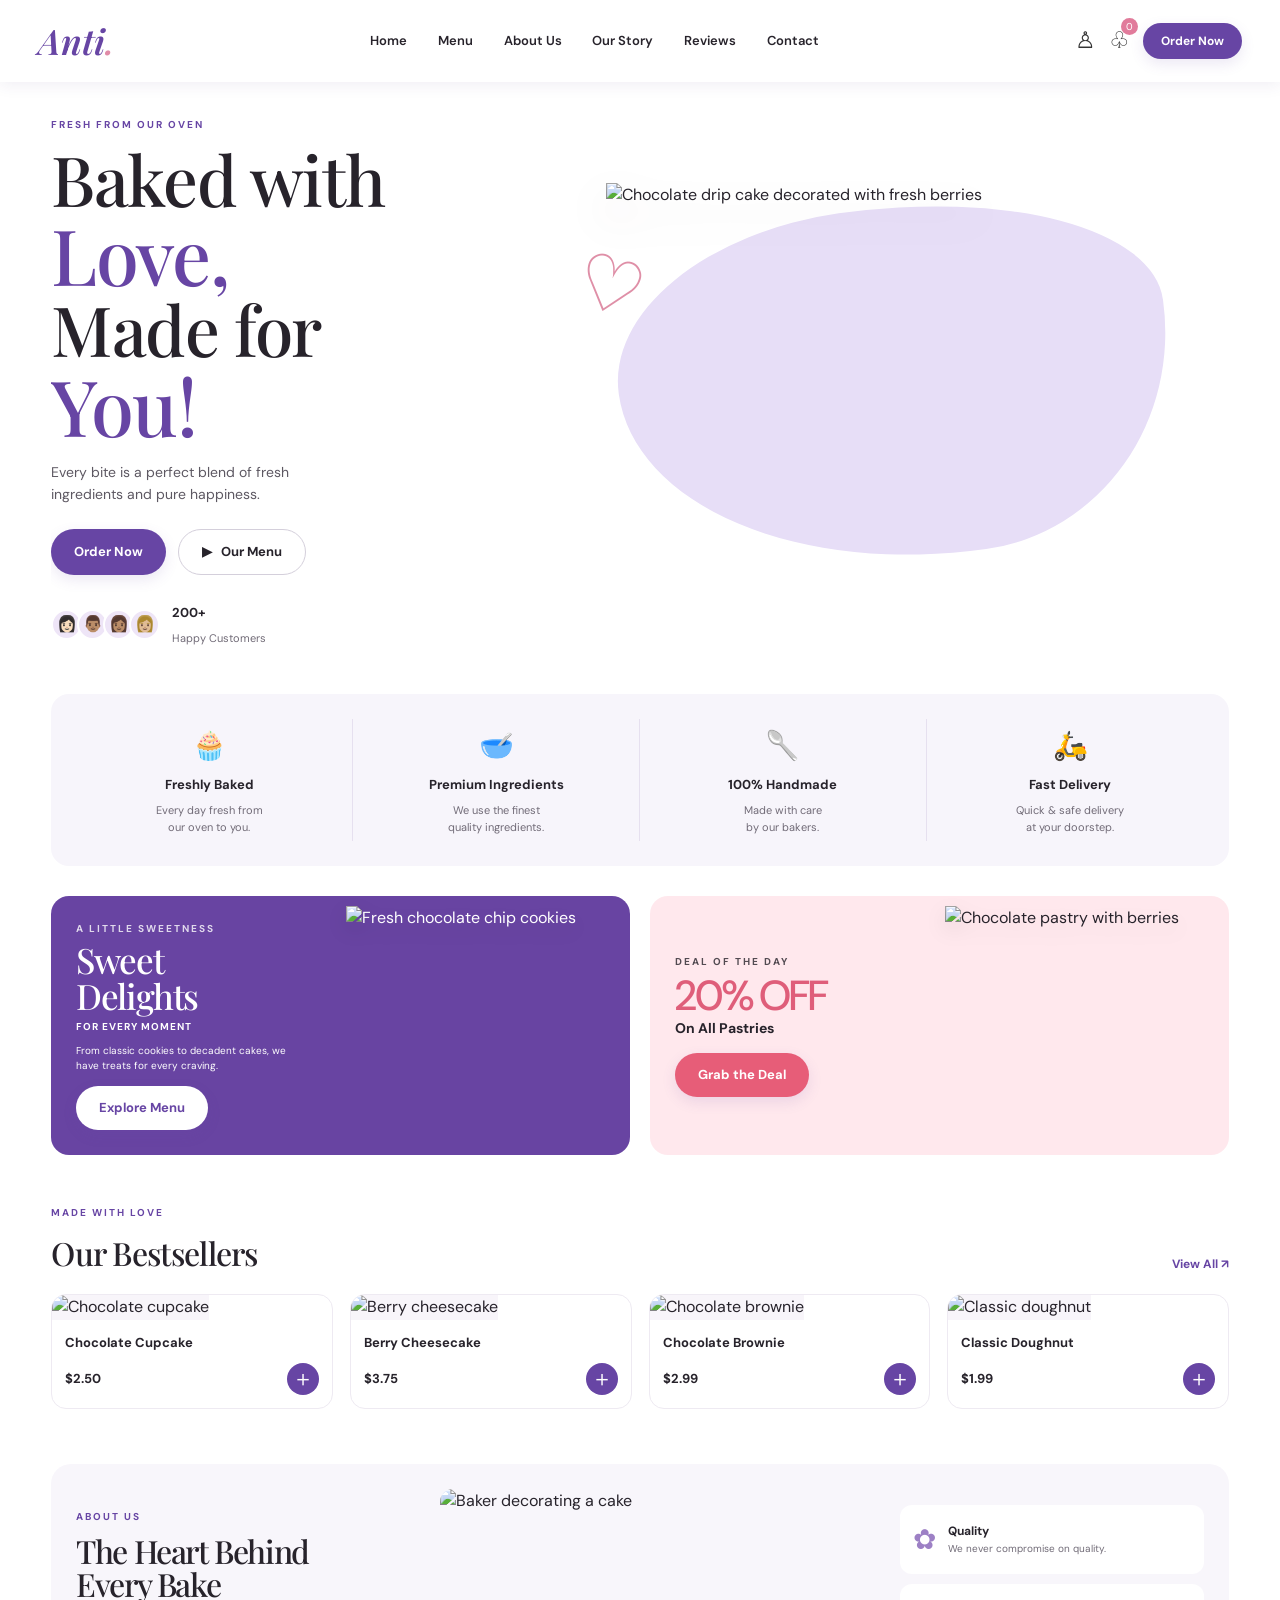
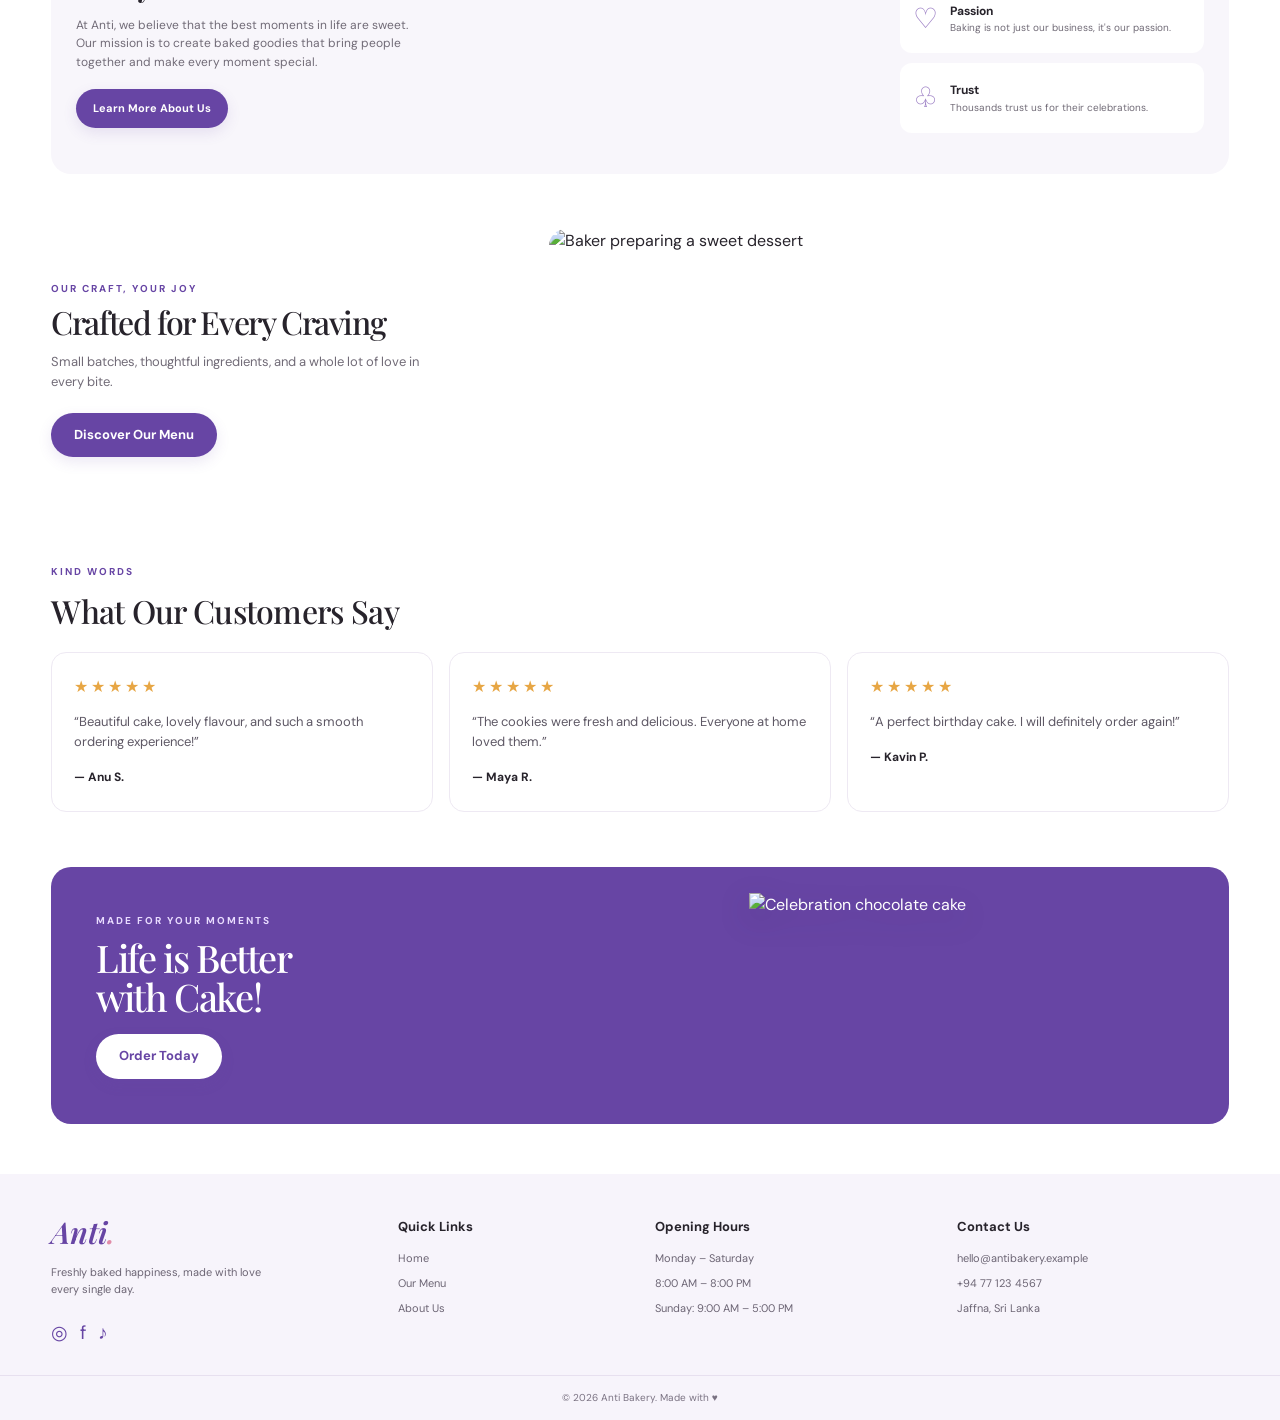
==== index.html @ 4fc534d1 "Initial commit - Anti Bakery frontend" ====
<!DOCTYPE html>
<html lang="en">
<head>
  <meta charset="UTF-8">
  <meta name="viewport" content="width=device-width, initial-scale=1.0">
  <meta name="description" content="Anti Bakery — cakes, cookies and sweet moments made with love.">
  <title>Anti Bakery | Baked with Love</title>
  <link rel="preconnect" href="https://fonts.googleapis.com">
  <link rel="preconnect" href="https://fonts.gstatic.com" crossorigin>
  <link href="https://fonts.googleapis.com/css2?family=DM+Sans:wght@400;500;600;700&family=Playfair+Display:wght@400;500;600;700&display=swap" rel="stylesheet">
  <link rel="stylesheet" href="style.css?v=4">
</head>
<body>
  <header class="site-header">
    <a class="logo" href="#home" aria-label="Anti Bakery home">Anti<span>.</span></a>
    <button class="menu-toggle" id="menuToggle" aria-label="Toggle navigation" aria-expanded="false">☰</button>
    <nav class="nav-links" id="navLinks">
      <a href="#home">Home</a><a href="#menu">Menu</a><a href="#about">About Us</a>
      <a href="#story">Our Story</a><a href="#reviews">Reviews</a><a href="#contact">Contact</a>
    </nav>
    <div class="header-actions">
      <button class="icon-button" aria-label="Account" title="Account">♙</button>
      <button class="icon-button cart-button" id="cartButton" aria-label="Shopping cart" title="Shopping cart">♧<span id="cartCount">0</span></button>
      <a class="button button-small" href="#menu">Order Now</a>
    </div>
  </header>

  <main>
    <section class="hero section-wrap" id="home">
      <div class="hero-copy">
        <p class="eyebrow">Fresh from our oven</p>
        <h1>Baked with<br><em>Love,</em><br>Made for<br><em>You!</em></h1>
        <p class="hero-description">Every bite is a perfect blend of fresh ingredients and pure happiness.</p>
        <div class="hero-actions"><a class="button" href="#menu">Order Now</a><a class="button button-outline" href="#menu">▶ &nbsp; Our Menu</a></div>
        <div class="happy-customers">
          <div class="avatar-stack"><span>👩🏻</span><span>👨🏽</span><span>👩🏽</span><span>👩🏼</span></div>
          <p><strong>200+</strong><br><small>Happy Customers</small></p>
        </div>
      </div>
      <div class="hero-art">
        <div class="hero-blob"></div>
        <img src="https://images.unsplash.com/photo-1578985545062-69928b1d9587?auto=format&fit=crop&w=1000&q=85" alt="Chocolate drip cake decorated with fresh berries" class="hero-cake">
        <span class="heart-doodle">♡</span>
      </div>
    </section>

    <section class="features section-wrap" aria-label="Our promises">
      <article class="feature"><span class="feature-icon">🧁</span><h3>Freshly Baked</h3><p>Every day fresh from<br>our oven to you.</p></article>
      <article class="feature"><span class="feature-icon">🥣</span><h3>Premium Ingredients</h3><p>We use the finest<br>quality ingredients.</p></article>
      <article class="feature"><span class="feature-icon">🥄</span><h3>100% Handmade</h3><p>Made with care<br>by our bakers.</p></article>
      <article class="feature"><span class="feature-icon">🛵</span><h3>Fast Delivery</h3><p>Quick & safe delivery<br>at your doorstep.</p></article>
    </section>

    <section class="promo-grid section-wrap">
      <article class="promo promo-purple">
        <div><p class="eyebrow">A little sweetness</p><h2>Sweet<br>Delights</h2><p>FOR EVERY MOMENT</p><small>From classic cookies to decadent cakes, we have treats for every craving.</small><a class="button button-light" href="#menu">Explore Menu</a></div>
        <img src="https://images.unsplash.com/photo-1499636136210-6f4ee915583e?auto=format&fit=crop&w=600&q=85" alt="Fresh chocolate chip cookies">
      </article>
      <article class="promo promo-pink">
        <div><p class="eyebrow">Deal of the Day</p><h2><span>20% OFF</span></h2><h3>On All Pastries</h3><a class="button button-red" href="#menu">Grab the Deal</a></div>
        <img src="https://images.unsplash.com/photo-1606313564200-e75d5e30476c?auto=format&fit=crop&w=600&q=85" alt="Chocolate pastry with berries">
      </article>
    </section>

    <section class="section-wrap products-section" id="menu">
      <div class="section-heading"><div><p class="eyebrow">Made with love</p><h2>Our Bestsellers</h2></div><a class="text-link" href="#menu">View All ↗</a></div>
      <div class="product-grid">
        <article class="product-card" data-name="Chocolate Cupcake" data-price="2.50"><img src="https://images.unsplash.com/photo-1486427944299-d1955d23e34d?auto=format&fit=crop&w=600&q=85" alt="Chocolate cupcake"><div class="product-info"><h3>Chocolate Cupcake</h3><div class="product-bottom"><strong>$2.50</strong><button class="add-cart" aria-label="Add Chocolate Cupcake to cart">＋</button></div></div></article>
        <article class="product-card" data-name="Berry Cheesecake" data-price="3.75"><img src="https://images.unsplash.com/photo-1533134242443-d4fd215305ad?auto=format&fit=crop&w=600&q=85" alt="Berry cheesecake"><div class="product-info"><h3>Berry Cheesecake</h3><div class="product-bottom"><strong>$3.75</strong><button class="add-cart" aria-label="Add Berry Cheesecake to cart">＋</button></div></div></article>
        <article class="product-card" data-name="Chocolate Brownie" data-price="2.99"><img src="https://images.unsplash.com/photo-1606313564200-e75d5e30476c?auto=format&fit=crop&w=600&q=85" alt="Chocolate brownie"><div class="product-info"><h3>Chocolate Brownie</h3><div class="product-bottom"><strong>$2.99</strong><button class="add-cart" aria-label="Add Chocolate Brownie to cart">＋</button></div></div></article>
        <article class="product-card" data-name="Classic Doughnut" data-price="1.99"><img src="https://images.unsplash.com/photo-1551024506-0bccd828d307?auto=format&fit=crop&w=600&q=85" alt="Classic doughnut"><div class="product-info"><h3>Classic Doughnut</h3><div class="product-bottom"><strong>$1.99</strong><button class="add-cart" aria-label="Add Classic Doughnut to cart">＋</button></div></div></article>
      </div>
    </section>

    <section class="about-section section-wrap" id="about">
      <div class="about-copy"><p class="eyebrow">About us</p><h2>The Heart Behind<br>Every Bake</h2><p>At Anti, we believe that the best moments in life are sweet. Our mission is to create baked goodies that bring people together and make every moment special.</p><a class="button" href="#story">Learn More About Us</a></div>
      <img class="about-image" src="https://images.unsplash.com/photo-1556910103-1c02745aae4d?auto=format&fit=crop&w=900&q=85" alt="Baker decorating a cake">
      <div class="values-list"><article><span>✿</span><div><h3>Quality</h3><p>We never compromise on quality.</p></div></article><article><span>♡</span><div><h3>Passion</h3><p>Baking is not just our business, it's our passion.</p></div></article><article><span>♧</span><div><h3>Trust</h3><p>Thousands trust us for their celebrations.</p></div></article></div>
    </section>

    <section class="story-section section-wrap" id="story">
      <div><p class="eyebrow">Our craft, your joy</p><h2>Crafted for Every Craving</h2><p>Small batches, thoughtful ingredients, and a whole lot of love in every bite.</p><a class="button" href="#menu">Discover Our Menu</a></div>
      <img src="https://images.unsplash.com/photo-1488477181946-6428a0291777?auto=format&fit=crop&w=900&q=85" alt="Baker preparing a sweet dessert">
    </section>

    <section class="reviews-section section-wrap" id="reviews">
      <div class="section-heading"><div><p class="eyebrow">Kind words</p><h2>What Our Customers Say</h2></div></div>
      <div class="review-grid"><article class="review-card"><div class="stars">★★★★★</div><p>“Beautiful cake, lovely flavour, and such a smooth ordering experience!”</p><strong>— Anu S.</strong></article><article class="review-card"><div class="stars">★★★★★</div><p>“The cookies were fresh and delicious. Everyone at home loved them.”</p><strong>— Maya R.</strong></article><article class="review-card"><div class="stars">★★★★★</div><p>“A perfect birthday cake. I will definitely order again!”</p><strong>— Kavin P.</strong></article></div>
    </section>

    <section class="closing-banner section-wrap"><div><p class="eyebrow">Made for your moments</p><h2>Life is Better<br>with Cake!</h2><a class="button button-light" href="#menu">Order Today</a></div><img src="https://images.unsplash.com/photo-1578985545062-69928b1d9587?auto=format&fit=crop&w=600&q=85" alt="Celebration chocolate cake"></section>
  </main>

  <footer class="site-footer" id="contact"><div class="footer-inner section-wrap"><div><a class="logo footer-logo" href="#home">Anti<span>.</span></a><p>Freshly baked happiness, made with love every single day.</p><div class="socials"><a href="#contact" aria-label="Instagram">◎</a><a href="#contact" aria-label="Facebook">f</a><a href="#contact" aria-label="TikTok">♪</a></div></div><div><h3>Quick Links</h3><a href="#home">Home</a><a href="#menu">Our Menu</a><a href="#about">About Us</a></div><div><h3>Opening Hours</h3><p>Monday – Saturday</p><p>8:00 AM – 8:00 PM</p><p>Sunday: 9:00 AM – 5:00 PM</p></div><div><h3>Contact Us</h3><p>hello@antibakery.example</p><p>+94 77 123 4567</p><p>Jaffna, Sri Lanka</p></div></div><div class="copyright">© <span id="year"></span> Anti Bakery. Made with ♥</div></footer>
  
  <!-- Shopping cart drawer -->
  <div class="cart-overlay" id="cartOverlay" aria-hidden="true">
    <aside class="cart-panel" role="dialog" aria-modal="true" aria-labelledby="cartTitle" tabindex="-1">
      <div class="cart-header">
        <h2 id="cartTitle">Your Shopping Cart</h2>
        <button type="button" id="closeCart" aria-label="Close cart">&times;</button>
      </div>
      <div id="cartItems" class="cart-items"><p class="empty-cart">Your cart is empty 🛒</p></div>
      <div class="cart-footer">
        <div class="cart-total"><span>Subtotal</span><strong id="cartTotal">$0.00</strong></div>
        <p class="cart-note">Delivery and payment are not included.</p>
        <div class="cart-footer-actions">
          <button type="button" id="clearCart" class="button button-outline">Clear Cart</button>
          <button type="button" id="checkoutButton" class="button">Checkout</button>
        </div>
      </div>
    </aside>
  </div>
  <div class="toast" id="toast" role="status" aria-live="polite"></div>
  <script src="script.js"></script>
</body>
</html>
---- style.css ----
*{box-sizing:border-box;margin:0;padding:0}
:root{--purple:#6745a4;--purple-dark:#4f3188;--lavender:#e7def7;--pink:#ffe7ec;--ink:#27232b;--muted:#716b77;--surface:#f8f6fb;--white:#fff}
html{scroll-behavior:smooth;scroll-padding-top:90px}
body{font-family:"DM Sans",sans-serif;color:var(--ink);background:#fff;line-height:1.55}
a{color:inherit;text-decoration:none}button{font:inherit;cursor:pointer}.section-wrap{width:min(1180px,92%);margin-inline:auto}
.site-header{width:min(1240px,94%);margin:auto;min-height:82px;display:flex;align-items:center;gap:28px;justify-content:space-between;background:#fff}
.logo{font-family:"Playfair Display",serif;font-size:35px;font-style:italic;color:var(--purple);font-weight:600;white-space:nowrap}.logo span{color:#e18ca8}
.nav-links{display:flex;align-items:center;gap:clamp(14px,2.4vw,32px);font-size:13px;font-weight:600}.nav-links a:hover,.text-link:hover{color:var(--purple)}
.header-actions{display:flex;align-items:center;gap:13px}.icon-button{border:0;background:transparent;font-size:23px;position:relative;color:#333}.cart-button span{position:absolute;top:-5px;right:-8px;background:#e17b9b;color:white;border-radius:50%;width:17px;height:17px;font-size:10px;display:grid;place-items:center}
.button{display:inline-flex;justify-content:center;align-items:center;border:0;border-radius:30px;padding:12px 23px;background:var(--purple);color:#fff;font-size:13px;font-weight:700;transition:.2s;box-shadow:0 5px 14px #6745a420}.button:hover{background:var(--purple-dark);transform:translateY(-2px)}.button-small{padding:9px 18px;font-size:12px}.button-outline{background:white;color:var(--ink);border:1px solid #d4cfdb;box-shadow:none}.button-outline:hover{color:white}.button-light{background:white;color:var(--purple)}.button-red{background:#e75d78}.menu-toggle{display:none;border:0;background:transparent;font-size:25px}
.hero{display:grid;grid-template-columns:.85fr 1.15fr;align-items:center;min-height:520px;padding-block:35px 45px;gap:20px;overflow:hidden}
.eyebrow{text-transform:uppercase;letter-spacing:2px;font-size:10px;font-weight:700;color:var(--purple);margin-bottom:10px}
.hero h1,.promo h2,.about-copy h2,.story-section h2,.closing-banner h2{font-family:"Playfair Display",serif;font-weight:500;line-height:1.03;letter-spacing:-1.4px}
.hero h1{font-size:clamp(48px,5.4vw,75px)}.hero h1 em{font-style:normal;color:var(--purple);font-size:1.12em}.hero-description{max-width:310px;margin:18px 0 23px;font-size:14px;color:#5d5862}.hero-actions{display:flex;gap:12px;flex-wrap:wrap}.hero-art{height:430px;position:relative;display:grid;place-items:center}.hero-blob{position:absolute;width:83%;height:82%;background:var(--lavender);border-radius:44% 56% 38% 62% / 42% 37% 63% 58%;transform:rotate(-8deg)}.hero-cake{width:100%;max-width:580px;height:400px;object-fit:contain;position:relative;filter:drop-shadow(0 18px 20px #3c25301c)}.heart-doodle{position:absolute;left:2%;top:14%;font-size:76px;color:#df8fa7;transform:rotate(17deg);font-family:serif}.happy-customers{display:flex;align-items:center;gap:12px;margin-top:25px}.avatar-stack{display:flex;padding-left:5px}.avatar-stack span{display:grid;place-items:center;width:31px;height:31px;margin-left:-5px;border:2px solid white;border-radius:50%;background:#eee5f7;font-size:16px}.happy-customers strong{font-size:13px}.happy-customers small{font-size:11px;color:var(--muted)}
.features{display:grid;grid-template-columns:repeat(4,1fr);background:#f7f5fb;border-radius:18px;padding:25px 15px;margin-bottom:30px}.feature{text-align:center;padding:5px 12px;border-right:1px solid #e6e0ef}.feature:last-child{border:0}.feature-icon{font-size:28px}.feature h3{font-size:13px;margin:7px 0}.feature p{font-size:11px;color:var(--muted)}
.promo-grid{display:grid;grid-template-columns:1fr 1fr;gap:20px;margin-bottom:50px}.promo{min-height:205px;border-radius:18px;padding:25px;display:flex;align-items:center;position:relative;overflow:hidden}.promo>div{position:relative;z-index:1;max-width:58%}.promo .eyebrow{color:inherit;opacity:.8;margin-bottom:5px}.promo h2{font-size:35px}.promo p:not(.eyebrow){font-size:10px;font-weight:700;letter-spacing:1px;margin:5px 0}.promo small{display:block;font-size:10px;line-height:1.5;margin:9px 0 13px;max-width:220px}.promo img{position:absolute;right:-3%;bottom:-4%;width:52%;height:100%;object-fit:contain;filter:drop-shadow(0 8px 10px #00000015)}.promo-purple{background:#6844a2;color:#fff}.promo-pink{background:#ffe8ed}.promo-pink h2{font-family:"DM Sans",sans-serif;font-size:42px;color:#df5e7a;letter-spacing:-2px}.promo-pink h3{font-size:14px;margin-bottom:14px}
.products-section{margin-bottom:55px}.section-heading{display:flex;align-items:end;justify-content:space-between;margin-bottom:20px}.section-heading h2{font:500 32px "Playfair Display",serif;letter-spacing:-.7px}.text-link{font-size:12px;color:var(--purple);font-weight:700}.product-grid{display:grid;grid-template-columns:repeat(4,1fr);gap:17px}.product-card{border:1px solid #eeeaf2;border-radius:15px;overflow:hidden;transition:.25s;background:#fff}.product-card:hover{transform:translateY(-5px);box-shadow:0 12px 30px #4a315a12}.product-card>img{width:100%;height:190px;object-fit:cover;background:#f8f5fa}.product-info{padding:13px}.product-info h3{font-size:13px;margin-bottom:10px}.product-bottom{display:flex;justify-content:space-between;align-items:center}.product-bottom strong{font-size:13px}.add-cart{width:32px;height:32px;border:0;border-radius:50%;background:var(--purple);color:#fff;font-size:22px;line-height:1}
.about-section{display:grid;grid-template-columns:.9fr 1.15fr .8fr;gap:22px;align-items:center;background:#f8f6fb;border-radius:20px;padding:25px;margin-bottom:55px}.about-copy h2,.story-section h2{font-size:32px}.about-copy>p:not(.eyebrow){font-size:12px;color:var(--muted);margin:15px 0 18px}.about-copy .button{padding:11px 17px;font-size:11px}.about-image{width:100%;height:260px;object-fit:cover;border-radius:13px}.values-list{display:grid;gap:10px}.values-list article{display:flex;align-items:center;gap:12px;background:#fff;padding:13px;border-radius:12px}.values-list article>span{font-size:28px;color:#9d80c5}.values-list h3{font-size:12px}.values-list p{font-size:10px;color:var(--muted)}
.story-section{display:grid;grid-template-columns:.8fr 1.2fr;align-items:center;gap:45px;margin-bottom:55px}.story-section p:not(.eyebrow){font-size:13px;color:var(--muted);margin:13px 0 20px;max-width:380px}.story-section img{width:100%;height:280px;object-fit:cover;border-radius:17px}
.reviews-section{margin-bottom:55px}.review-grid{display:grid;grid-template-columns:repeat(3,1fr);gap:16px}.review-card{padding:22px;border:1px solid #eee9f3;border-radius:15px;background:#fff}.stars{color:#e7a644;letter-spacing:3px}.review-card p{font-size:13px;color:#5e5865;margin:12px 0}.review-card strong{font-size:12px}
.closing-banner{display:flex;justify-content:space-between;align-items:center;background:#6745a4;color:#fff;border-radius:20px;padding:26px 45px;min-height:220px;margin-bottom:50px;overflow:hidden;position:relative}.closing-banner .eyebrow{color:#e9dcff}.closing-banner h2{font-size:38px;margin-bottom:18px}.closing-banner img{width:40%;height:205px;object-fit:contain;filter:drop-shadow(0 10px 15px #25113a33)}
.site-footer{background:#f7f4fb;padding-top:35px}.footer-inner{display:grid;grid-template-columns:1.4fr 1fr 1.2fr 1.2fr;gap:30px;padding-bottom:28px}.footer-logo{font-size:30px}.footer-inner p,.footer-inner a:not(.logo){display:block;font-size:11px;color:#6c6574;margin-top:8px}.footer-inner h3{font-size:13px;margin:8px 0 13px}.footer-inner>div:first-child>p{max-width:230px}.socials{display:flex;gap:12px;margin-top:12px}.socials a{font-size:19px!important;color:var(--purple)!important}.copyright{text-align:center;border-top:1px solid #e7e0ef;padding:14px;font-size:10px;color:#7a7282}
.toast{position:fixed;bottom:22px;left:50%;transform:translate(-50%,20px);opacity:0;background:#30243d;color:#fff;padding:12px 18px;border-radius:30px;font-size:13px;pointer-events:none;transition:.25s;z-index:10}.toast.show{opacity:1;transform:translate(-50%,0)}
@media(max-width:900px){.site-header{gap:14px}.nav-links{gap:13px;font-size:12px}.header-actions{gap:8px}.hero{min-height:440px}.hero-art{height:360px}.hero-cake{height:350px}.product-card>img{height:155px}.about-section{grid-template-columns:1fr 1fr}.values-list{grid-column:1/-1;grid-template-columns:repeat(3,1fr)}.values-list article{align-items:flex-start}.values-list article>span{font-size:22px}}
@media(max-width:680px){.site-header{min-height:70px;flex-wrap:wrap}.menu-toggle{display:block;margin-left:auto}.nav-links{display:none;order:4;width:100%;padding:12px 0 18px;flex-direction:column;align-items:flex-start}.nav-links.open{display:flex}.header-actions .icon-button{display:none}.header-actions .button{padding:9px 13px}.logo{font-size:30px}.hero{grid-template-columns:1fr;padding-top:25px;gap:0}.hero-copy{order:1}.hero h1{font-size:57px}.hero-art{order:2;height:300px;margin-top:8px}.hero-cake{height:300px}.heart-doodle{font-size:52px;top:5%}.happy-customers{margin-top:18px}.features{grid-template-columns:repeat(2,1fr);padding:18px 8px;gap:12px}.feature{border-right:0;padding:10px 5px}.feature:nth-child(odd){border-right:1px solid #e6e0ef}.feature:nth-child(-n+2){border-bottom:1px solid #e6e0ef;padding-bottom:18px}.promo-grid{grid-template-columns:1fr;gap:14px}.promo{min-height:190px;padding:20px}.promo h2{font-size:31px}.promo-pink h2{font-size:35px}.product-grid{grid-template-columns:repeat(2,1fr);gap:12px}.product-card>img{height:150px}.product-info{padding:10px}.product-info h3{font-size:12px;min-height:36px}.section-heading h2{font-size:28px}.about-section{grid-template-columns:1fr;padding:20px}.about-image{height:230px}.values-list{grid-column:auto;grid-template-columns:1fr}.values-list article{align-items:center}.story-section{grid-template-columns:1fr;gap:20px}.story-section img{height:230px}.review-grid{grid-template-columns:1fr}.closing-banner{padding:24px;min-height:180px}.closing-banner h2{font-size:31px}.closing-banner img{width:42%;height:155px}.footer-inner{grid-template-columns:repeat(2,1fr);gap:22px}.footer-inner>div:first-child{grid-column:1/-1}}
@media(max-width:390px){.header-actions .button{font-size:11px;padding:8px 10px}.hero h1{font-size:49px}.hero-actions .button{padding:11px 16px}.promo img{right:-10%;width:55%}.closing-banner{padding:20px}.closing-banner img{width:38%}}

/* STEP 1: Shopping cart drawer */
body.cart-open{overflow:hidden}
.cart-overlay{position:fixed;inset:0;z-index:1000;background:rgba(30,20,42,.48);display:flex;justify-content:flex-end;opacity:0;visibility:hidden;pointer-events:none;transition:opacity .25s,visibility .25s}
.cart-overlay.open{opacity:1;visibility:visible;pointer-events:auto}
.cart-panel{width:min(440px,100%);height:100%;height:100dvh;background:#fff;display:flex;flex-direction:column;box-shadow:-12px 0 35px #22142a25;transform:translateX(100%);transition:transform .25s;outline:none}
.cart-overlay.open .cart-panel{transform:translateX(0)}
.cart-header{display:flex;justify-content:space-between;align-items:center;padding:22px;border-bottom:1px solid #eee7f4}
.cart-header h2{font:500 25px "Playfair Display",serif}
#closeCart{border:0;background:#f3edf9;border-radius:50%;width:36px;height:36px;font-size:26px;color:var(--purple)}
.cart-items{flex:1;overflow-y:auto;padding:18px 22px}
.empty-cart{text-align:center;color:var(--muted);padding:60px 8px}
.cart-item{display:grid;grid-template-columns:78px 1fr;gap:14px;padding:16px 0;border-bottom:1px solid #eee7f4}
.cart-item img{width:78px;height:78px;object-fit:cover;border-radius:12px;background:var(--surface)}
.cart-item h3{font-size:14px;margin-bottom:4px}
.cart-item-price{font-size:13px;color:var(--purple);font-weight:700}
.cart-item-controls{display:flex;align-items:center;gap:9px;margin-top:10px}
.quantity-button{width:29px;height:29px;border:1px solid #ded5ea;background:white;border-radius:8px;font-size:18px;line-height:1}
.cart-quantity{min-width:18px;text-align:center;font-size:13px;font-weight:700}
.remove-item{border:0;background:none;color:#bf4a65;font-size:12px;margin-left:auto;text-decoration:underline}
.cart-footer{border-top:1px solid #eee7f4;padding:20px 22px 25px;background:#faf8fd}
.cart-total{display:flex;justify-content:space-between;align-items:center;font-size:17px}
.cart-total strong{color:var(--purple);font-size:22px}
.cart-note{font-size:11px;color:var(--muted);margin:6px 0 16px}
.cart-footer-actions{display:grid;grid-template-columns:1fr 1fr;gap:10px}
.cart-footer-actions .button{padding:12px 10px}
.cart-footer-actions .button-outline:hover{background:#eee7f4;color:var(--purple)}
.cart-footer-actions button:disabled{opacity:.45;cursor:not-allowed;transform:none}
.cart-button{cursor:pointer}
@media(max-width:680px){.header-actions .cart-button{display:inline-flex;align-items:center;justify-content:center;margin-right:6px}.cart-header{padding:18px}.cart-items{padding:12px 18px}.cart-footer{padding:18px}}
@media(prefers-reduced-motion:reduce){.cart-overlay,.cart-panel{transition:none}}

/* NAVBAR FIX: stays visible when navigating to any section */
.site-header {
  position: fixed;
  top: 0;
  left: 0;
  right: 0;
  width: 100%;
  max-width: none;
  margin: 0;
  padding-inline: max(3%, calc((100% - 1240px) / 2));
  min-height: 82px;
  background: #fff;
  z-index: 1100;
  box-shadow: 0 3px 15px rgba(70, 40, 110, .08);
}
body { padding-top: 82px; }
html { scroll-behavior: smooth; scroll-padding-top: 100px; }
/* Cart overlay should cover navbar */
.cart-overlay { z-index: 1200; }
@media (max-width: 680px) {
  .site-header { min-height: 70px; padding-inline: 4%; }
  body { padding-top: 70px; }
  html { scroll-padding-top: 90px; }
}

/* =====================================
   ANTI BAKERY - FIXED NAVBAR
   Always visible while scrolling
===================================== */

.site-header {
  position: fixed !important;
  top: 0 !important;
  left: 0 !important;
  right: 0 !important;

  width: 100% !important;
  max-width: none !important;
  margin: 0 !important;

  min-height: 82px;
  padding: 0 max(3%, calc((100% - 1240px) / 2));

  display: flex;
  align-items: center;
  justify-content: space-between;
  gap: 28px;

  background: #ffffff;
  z-index: 9999;

  box-shadow: 0 3px 15px rgba(70, 40, 110, 0.08);
}

/* Keep page content below navbar */
body {
  padding-top: 82px;
}

/* Smooth scrolling and section offset */
html {
  scroll-behavior: smooth;
  scroll-padding-top: 105px;
}

/* All navbar target sections */
#home,
#menu,
#about,
#story,
#reviews,
#contact {
  scroll-margin-top: 105px;
}

/* Cart drawer must appear above navbar */
.cart-overlay {
  z-index: 10000;
}

/* Mobile responsive navbar */
@media (max-width: 680px) {
  .site-header {
    min-height: 70px;
    padding: 12px 4%;
    flex-wrap: wrap;
    gap: 14px;
  }

  body {
    padding-top: 94px;
  }

  html {
    scroll-padding-top: 110px;
  }

  #home,
  #menu,
  #about,
  #story,
  #reviews,
  #contact {
    scroll-margin-top: 110px;
  }

  .nav-links {
    order: 4;
    width: 100%;
  }
}
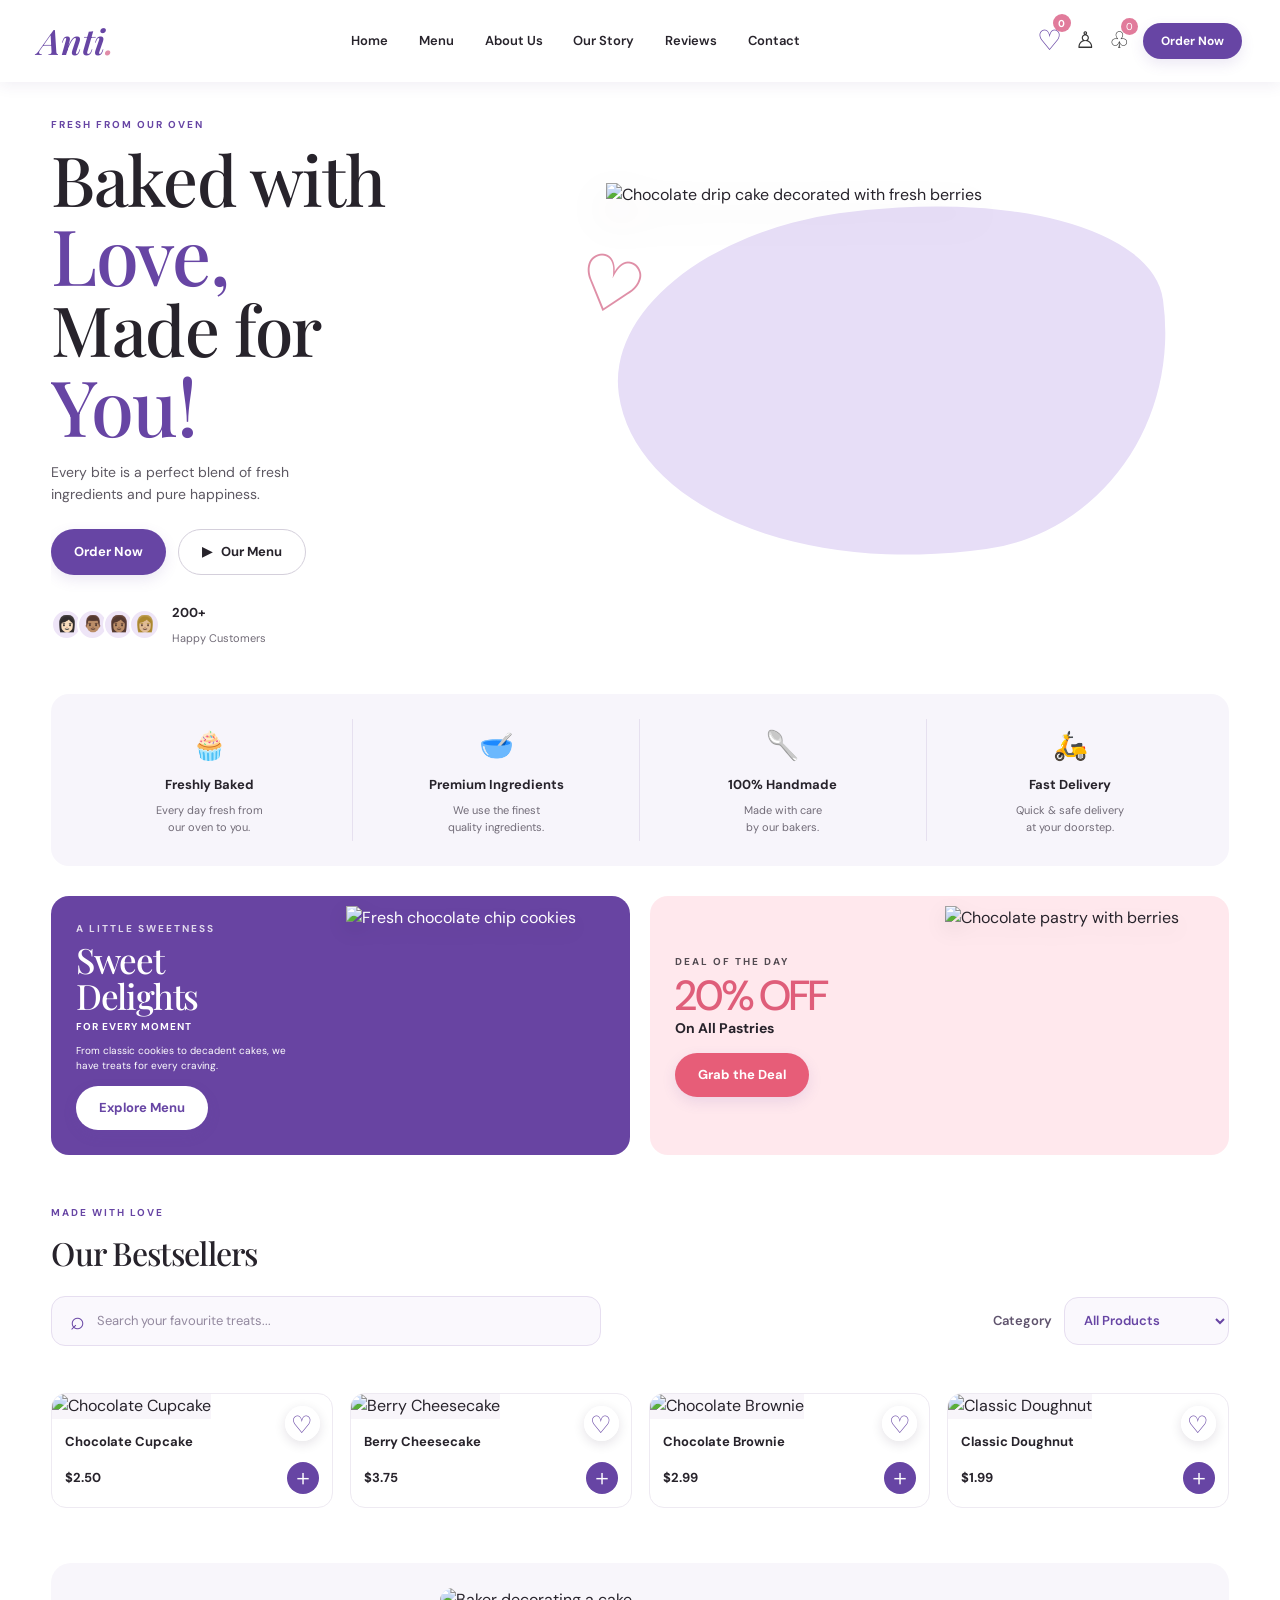
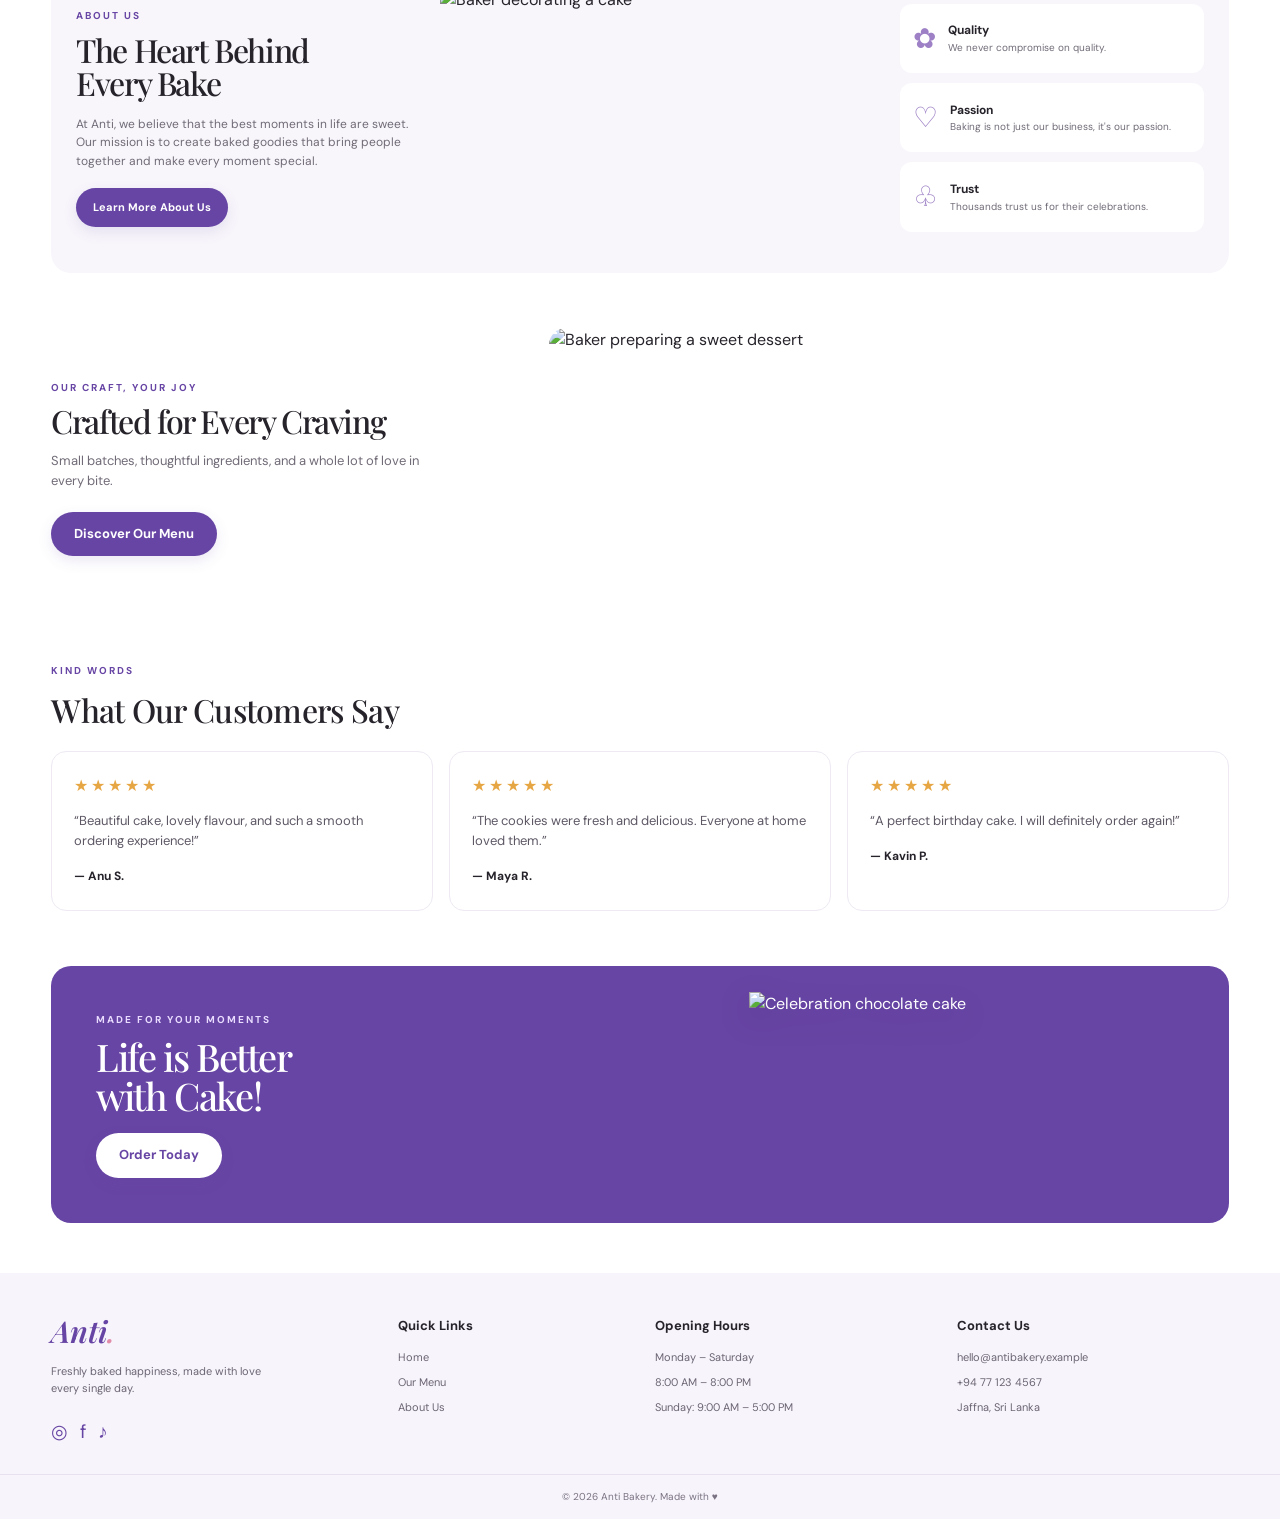
==== commit 882a69be: "Add product details popup and customer wishlist" ====
--- a/index.html
+++ b/index.html
@@ -1,3 +1,4 @@
+
 <!DOCTYPE html>
 <html lang="en">
 <head>
@@ -5,113 +6,687 @@
   <meta name="viewport" content="width=device-width, initial-scale=1.0">
   <meta name="description" content="Anti Bakery — cakes, cookies and sweet moments made with love.">
   <title>Anti Bakery | Baked with Love</title>
+
   <link rel="preconnect" href="https://fonts.googleapis.com">
   <link rel="preconnect" href="https://fonts.gstatic.com" crossorigin>
   <link href="https://fonts.googleapis.com/css2?family=DM+Sans:wght@400;500;600;700&family=Playfair+Display:wght@400;500;600;700&display=swap" rel="stylesheet">
-  <link rel="stylesheet" href="style.css?v=4">
+  <link rel="stylesheet" href="style.css?v=7">
 </head>
+
 <body>
+
+  <!-- NAVBAR -->
   <header class="site-header">
-    <a class="logo" href="#home" aria-label="Anti Bakery home">Anti<span>.</span></a>
-    <button class="menu-toggle" id="menuToggle" aria-label="Toggle navigation" aria-expanded="false">☰</button>
+    <a class="logo" href="#home" aria-label="Anti Bakery home">
+      Anti<span>.</span>
+    </a>
+
+    <button
+      class="menu-toggle"
+      id="menuToggle"
+      type="button"
+      aria-label="Toggle navigation"
+      aria-expanded="false"
+    >☰</button>
+
     <nav class="nav-links" id="navLinks">
-      <a href="#home">Home</a><a href="#menu">Menu</a><a href="#about">About Us</a>
-      <a href="#story">Our Story</a><a href="#reviews">Reviews</a><a href="#contact">Contact</a>
+      <a href="#home">Home</a>
+      <a href="#menu">Menu</a>
+      <a href="#about">About Us</a>
+      <a href="#story">Our Story</a>
+      <a href="#reviews">Reviews</a>
+      <a href="#contact">Contact</a>
     </nav>
+
     <div class="header-actions">
-      <button class="icon-button" aria-label="Account" title="Account">♙</button>
-      <button class="icon-button cart-button" id="cartButton" aria-label="Shopping cart" title="Shopping cart">♧<span id="cartCount">0</span></button>
-      <a class="button button-small" href="#menu">Order Now</a>
+      <!-- WISHLIST BUTTON -->
+    <button
+      class="icon-button wishlist-nav-button"
+      id="wishlistButton"
+      type="button"
+      aria-label="Open wishlist"
+      title="My Wishlist"
+    >
+      ♡
+  <span id="wishlistCount">0</span>
+</button>
+      <button
+        class="icon-button"
+        type="button"
+        aria-label="Account"
+        title="Account"
+      >♙</button>
+
+      <button
+        class="icon-button cart-button"
+        id="cartButton"
+        type="button"
+        aria-label="Shopping cart"
+        title="Shopping cart"
+      >
+        ♧<span id="cartCount">0</span>
+      </button>
+
+      <a class="button button-small" href="#menu">
+        Order Now
+      </a>
     </div>
   </header>
 
   <main>
+
+    <!-- HERO SECTION -->
     <section class="hero section-wrap" id="home">
       <div class="hero-copy">
         <p class="eyebrow">Fresh from our oven</p>
-        <h1>Baked with<br><em>Love,</em><br>Made for<br><em>You!</em></h1>
-        <p class="hero-description">Every bite is a perfect blend of fresh ingredients and pure happiness.</p>
-        <div class="hero-actions"><a class="button" href="#menu">Order Now</a><a class="button button-outline" href="#menu">▶ &nbsp; Our Menu</a></div>
+
+        <h1>
+          Baked with<br>
+          <em>Love,</em><br>
+          Made for<br>
+          <em>You!</em>
+        </h1>
+
+        <p class="hero-description">
+          Every bite is a perfect blend of fresh ingredients
+          and pure happiness.
+        </p>
+
+        <div class="hero-actions">
+          <a class="button" href="#menu">Order Now</a>
+          <a class="button button-outline" href="#menu">
+            ▶ &nbsp; Our Menu
+          </a>
+        </div>
+
         <div class="happy-customers">
-          <div class="avatar-stack"><span>👩🏻</span><span>👨🏽</span><span>👩🏽</span><span>👩🏼</span></div>
-          <p><strong>200+</strong><br><small>Happy Customers</small></p>
-        </div>
-      </div>
+          <div class="avatar-stack">
+            <span>👩🏻</span>
+            <span>👨🏽</span>
+            <span>👩🏽</span>
+            <span>👩🏼</span>
+          </div>
+
+          <p>
+            <strong>200+</strong><br>
+            <small>Happy Customers</small>
+          </p>
+        </div>
+      </div>
+
       <div class="hero-art">
         <div class="hero-blob"></div>
-        <img src="https://images.unsplash.com/photo-1578985545062-69928b1d9587?auto=format&fit=crop&w=1000&q=85" alt="Chocolate drip cake decorated with fresh berries" class="hero-cake">
+
+        <img
+          src="https://images.unsplash.com/photo-1578985545062-69928b1d9587?auto=format&fit=crop&w=1000&q=85"
+          alt="Chocolate drip cake decorated with fresh berries"
+          class="hero-cake"
+        >
+
         <span class="heart-doodle">♡</span>
       </div>
     </section>
 
+    <!-- FEATURES -->
     <section class="features section-wrap" aria-label="Our promises">
-      <article class="feature"><span class="feature-icon">🧁</span><h3>Freshly Baked</h3><p>Every day fresh from<br>our oven to you.</p></article>
-      <article class="feature"><span class="feature-icon">🥣</span><h3>Premium Ingredients</h3><p>We use the finest<br>quality ingredients.</p></article>
-      <article class="feature"><span class="feature-icon">🥄</span><h3>100% Handmade</h3><p>Made with care<br>by our bakers.</p></article>
-      <article class="feature"><span class="feature-icon">🛵</span><h3>Fast Delivery</h3><p>Quick & safe delivery<br>at your doorstep.</p></article>
-    </section>
-
+
+      <article class="feature">
+        <span class="feature-icon">🧁</span>
+        <h3>Freshly Baked</h3>
+        <p>Every day fresh from<br>our oven to you.</p>
+      </article>
+
+      <article class="feature">
+        <span class="feature-icon">🥣</span>
+        <h3>Premium Ingredients</h3>
+        <p>We use the finest<br>quality ingredients.</p>
+      </article>
+
+      <article class="feature">
+        <span class="feature-icon">🥄</span>
+        <h3>100% Handmade</h3>
+        <p>Made with care<br>by our bakers.</p>
+      </article>
+
+      <article class="feature">
+        <span class="feature-icon">🛵</span>
+        <h3>Fast Delivery</h3>
+        <p>Quick & safe delivery<br>at your doorstep.</p>
+      </article>
+
+    </section>
+
+    <!-- PROMOTIONS -->
     <section class="promo-grid section-wrap">
+
       <article class="promo promo-purple">
-        <div><p class="eyebrow">A little sweetness</p><h2>Sweet<br>Delights</h2><p>FOR EVERY MOMENT</p><small>From classic cookies to decadent cakes, we have treats for every craving.</small><a class="button button-light" href="#menu">Explore Menu</a></div>
-        <img src="https://images.unsplash.com/photo-1499636136210-6f4ee915583e?auto=format&fit=crop&w=600&q=85" alt="Fresh chocolate chip cookies">
+        <div>
+          <p class="eyebrow">A little sweetness</p>
+          <h2>Sweet<br>Delights</h2>
+          <p>FOR EVERY MOMENT</p>
+
+          <small>
+            From classic cookies to decadent cakes,
+            we have treats for every craving.
+          </small>
+
+          <a class="button button-light" href="#menu">
+            Explore Menu
+          </a>
+        </div>
+
+        <img
+          src="https://images.unsplash.com/photo-1499636136210-6f4ee915583e?auto=format&fit=crop&w=600&q=85"
+          alt="Fresh chocolate chip cookies"
+        >
       </article>
+
       <article class="promo promo-pink">
-        <div><p class="eyebrow">Deal of the Day</p><h2><span>20% OFF</span></h2><h3>On All Pastries</h3><a class="button button-red" href="#menu">Grab the Deal</a></div>
-        <img src="https://images.unsplash.com/photo-1606313564200-e75d5e30476c?auto=format&fit=crop&w=600&q=85" alt="Chocolate pastry with berries">
+        <div>
+          <p class="eyebrow">Deal of the Day</p>
+          <h2><span>20% OFF</span></h2>
+          <h3>On All Pastries</h3>
+
+          <a class="button button-red" href="#menu">
+            Grab the Deal
+          </a>
+        </div>
+
+        <img
+          src="https://images.unsplash.com/photo-1606313564200-e75d5e30476c?auto=format&fit=crop&w=600&q=85"
+          alt="Chocolate pastry with berries"
+        >
       </article>
-    </section>
-
+
+    </section>
+
+    <!-- PRODUCTS SECTION -->
     <section class="section-wrap products-section" id="menu">
-      <div class="section-heading"><div><p class="eyebrow">Made with love</p><h2>Our Bestsellers</h2></div><a class="text-link" href="#menu">View All ↗</a></div>
-      <div class="product-grid">
-        <article class="product-card" data-name="Chocolate Cupcake" data-price="2.50"><img src="https://images.unsplash.com/photo-1486427944299-d1955d23e34d?auto=format&fit=crop&w=600&q=85" alt="Chocolate cupcake"><div class="product-info"><h3>Chocolate Cupcake</h3><div class="product-bottom"><strong>$2.50</strong><button class="add-cart" aria-label="Add Chocolate Cupcake to cart">＋</button></div></div></article>
-        <article class="product-card" data-name="Berry Cheesecake" data-price="3.75"><img src="https://images.unsplash.com/photo-1533134242443-d4fd215305ad?auto=format&fit=crop&w=600&q=85" alt="Berry cheesecake"><div class="product-info"><h3>Berry Cheesecake</h3><div class="product-bottom"><strong>$3.75</strong><button class="add-cart" aria-label="Add Berry Cheesecake to cart">＋</button></div></div></article>
-        <article class="product-card" data-name="Chocolate Brownie" data-price="2.99"><img src="https://images.unsplash.com/photo-1606313564200-e75d5e30476c?auto=format&fit=crop&w=600&q=85" alt="Chocolate brownie"><div class="product-info"><h3>Chocolate Brownie</h3><div class="product-bottom"><strong>$2.99</strong><button class="add-cart" aria-label="Add Chocolate Brownie to cart">＋</button></div></div></article>
-        <article class="product-card" data-name="Classic Doughnut" data-price="1.99"><img src="https://images.unsplash.com/photo-1551024506-0bccd828d307?auto=format&fit=crop&w=600&q=85" alt="Classic doughnut"><div class="product-info"><h3>Classic Doughnut</h3><div class="product-bottom"><strong>$1.99</strong><button class="add-cart" aria-label="Add Classic Doughnut to cart">＋</button></div></div></article>
-      </div>
-    </section>
-
+
+      <div class="section-heading">
+        <div>
+          <p class="eyebrow">Made with love</p>
+          <h2>Our Bestsellers</h2>
+        </div>
+
+        <a
+          class="text-link"
+          href="#menu"
+          id="viewAllProducts"
+        >
+          View All ↗
+        </a>
+      </div>
+
+      <!-- JavaScript will display products here -->
+      <!-- PRODUCT SEARCH & FILTER -->
+<div class="product-toolbar">
+
+  <div class="product-search">
+    <span class="search-icon">⌕</span>
+    <input
+      type="search"
+      id="productSearch"
+      placeholder="Search your favourite treats..."
+      aria-label="Search products"
+    >
+  </div>
+
+  <div class="product-filter">
+    <label for="categoryFilter">Category</label>
+    <select id="categoryFilter">
+      <option value="all">All Products</option>
+      <option value="cupcakes">Cupcakes</option>
+      <option value="cakes">Cakes</option>
+      <option value="cheesecakes">Cheesecakes</option>
+      <option value="brownies">Brownies</option>
+      <option value="doughnuts">Doughnuts</option>
+      <option value="cookies">Cookies</option>
+    </select>
+  </div>
+
+</div>
+
+<p id="productResults" class="product-results" aria-live="polite"></p>
+
+<!-- JavaScript will display products here -->
+<div class="product-grid" id="productsGrid"></div>
+
+    </section>
+
+    <!-- ABOUT US -->
     <section class="about-section section-wrap" id="about">
-      <div class="about-copy"><p class="eyebrow">About us</p><h2>The Heart Behind<br>Every Bake</h2><p>At Anti, we believe that the best moments in life are sweet. Our mission is to create baked goodies that bring people together and make every moment special.</p><a class="button" href="#story">Learn More About Us</a></div>
-      <img class="about-image" src="https://images.unsplash.com/photo-1556910103-1c02745aae4d?auto=format&fit=crop&w=900&q=85" alt="Baker decorating a cake">
-      <div class="values-list"><article><span>✿</span><div><h3>Quality</h3><p>We never compromise on quality.</p></div></article><article><span>♡</span><div><h3>Passion</h3><p>Baking is not just our business, it's our passion.</p></div></article><article><span>♧</span><div><h3>Trust</h3><p>Thousands trust us for their celebrations.</p></div></article></div>
-    </section>
-
+
+      <div class="about-copy">
+        <p class="eyebrow">About us</p>
+
+        <h2>
+          The Heart Behind<br>
+          Every Bake
+        </h2>
+
+        <p>
+          At Anti, we believe that the best moments in life
+          are sweet. Our mission is to create baked goodies
+          that bring people together and make every moment special.
+        </p>
+
+        <a class="button" href="#story">
+          Learn More About Us
+        </a>
+      </div>
+
+      <img
+        class="about-image"
+        src="https://images.unsplash.com/photo-1556910103-1c02745aae4d?auto=format&fit=crop&w=900&q=85"
+        alt="Baker decorating a cake"
+      >
+
+      <div class="values-list">
+
+        <article>
+          <span>✿</span>
+          <div>
+            <h3>Quality</h3>
+            <p>We never compromise on quality.</p>
+          </div>
+        </article>
+
+        <article>
+          <span>♡</span>
+          <div>
+            <h3>Passion</h3>
+            <p>Baking is not just our business, it's our passion.</p>
+          </div>
+        </article>
+
+        <article>
+          <span>♧</span>
+          <div>
+            <h3>Trust</h3>
+            <p>Thousands trust us for their celebrations.</p>
+          </div>
+        </article>
+
+      </div>
+    </section>
+
+    <!-- OUR STORY -->
     <section class="story-section section-wrap" id="story">
-      <div><p class="eyebrow">Our craft, your joy</p><h2>Crafted for Every Craving</h2><p>Small batches, thoughtful ingredients, and a whole lot of love in every bite.</p><a class="button" href="#menu">Discover Our Menu</a></div>
-      <img src="https://images.unsplash.com/photo-1488477181946-6428a0291777?auto=format&fit=crop&w=900&q=85" alt="Baker preparing a sweet dessert">
-    </section>
-
+      <div>
+        <p class="eyebrow">Our craft, your joy</p>
+        <h2>Crafted for Every Craving</h2>
+
+        <p>
+          Small batches, thoughtful ingredients,
+          and a whole lot of love in every bite.
+        </p>
+
+        <a class="button" href="#menu">
+          Discover Our Menu
+        </a>
+      </div>
+
+      <img
+        src="https://images.unsplash.com/photo-1488477181946-6428a0291777?auto=format&fit=crop&w=900&q=85"
+        alt="Baker preparing a sweet dessert"
+      >
+    </section>
+
+    <!-- REVIEWS -->
     <section class="reviews-section section-wrap" id="reviews">
-      <div class="section-heading"><div><p class="eyebrow">Kind words</p><h2>What Our Customers Say</h2></div></div>
-      <div class="review-grid"><article class="review-card"><div class="stars">★★★★★</div><p>“Beautiful cake, lovely flavour, and such a smooth ordering experience!”</p><strong>— Anu S.</strong></article><article class="review-card"><div class="stars">★★★★★</div><p>“The cookies were fresh and delicious. Everyone at home loved them.”</p><strong>— Maya R.</strong></article><article class="review-card"><div class="stars">★★★★★</div><p>“A perfect birthday cake. I will definitely order again!”</p><strong>— Kavin P.</strong></article></div>
-    </section>
-
-    <section class="closing-banner section-wrap"><div><p class="eyebrow">Made for your moments</p><h2>Life is Better<br>with Cake!</h2><a class="button button-light" href="#menu">Order Today</a></div><img src="https://images.unsplash.com/photo-1578985545062-69928b1d9587?auto=format&fit=crop&w=600&q=85" alt="Celebration chocolate cake"></section>
+
+      <div class="section-heading">
+        <div>
+          <p class="eyebrow">Kind words</p>
+          <h2>What Our Customers Say</h2>
+        </div>
+      </div>
+
+      <div class="review-grid">
+
+        <article class="review-card">
+          <div class="stars">★★★★★</div>
+          <p>
+            “Beautiful cake, lovely flavour, and such
+            a smooth ordering experience!”
+          </p>
+          <strong>— Anu S.</strong>
+        </article>
+
+        <article class="review-card">
+          <div class="stars">★★★★★</div>
+          <p>
+            “The cookies were fresh and delicious.
+            Everyone at home loved them.”
+          </p>
+          <strong>— Maya R.</strong>
+        </article>
+
+        <article class="review-card">
+          <div class="stars">★★★★★</div>
+          <p>
+            “A perfect birthday cake.
+            I will definitely order again!”
+          </p>
+          <strong>— Kavin P.</strong>
+        </article>
+
+      </div>
+    </section>
+
+    <!-- CLOSING BANNER -->
+    <section class="closing-banner section-wrap">
+      <div>
+        <p class="eyebrow">Made for your moments</p>
+
+        <h2>
+          Life is Better<br>
+          with Cake!
+        </h2>
+
+        <a class="button button-light" href="#menu">
+          Order Today
+        </a>
+      </div>
+
+      <img
+        src="https://images.unsplash.com/photo-1578985545062-69928b1d9587?auto=format&fit=crop&w=600&q=85"
+        alt="Celebration chocolate cake"
+      >
+    </section>
+
   </main>
 
-  <footer class="site-footer" id="contact"><div class="footer-inner section-wrap"><div><a class="logo footer-logo" href="#home">Anti<span>.</span></a><p>Freshly baked happiness, made with love every single day.</p><div class="socials"><a href="#contact" aria-label="Instagram">◎</a><a href="#contact" aria-label="Facebook">f</a><a href="#contact" aria-label="TikTok">♪</a></div></div><div><h3>Quick Links</h3><a href="#home">Home</a><a href="#menu">Our Menu</a><a href="#about">About Us</a></div><div><h3>Opening Hours</h3><p>Monday – Saturday</p><p>8:00 AM – 8:00 PM</p><p>Sunday: 9:00 AM – 5:00 PM</p></div><div><h3>Contact Us</h3><p>hello@antibakery.example</p><p>+94 77 123 4567</p><p>Jaffna, Sri Lanka</p></div></div><div class="copyright">© <span id="year"></span> Anti Bakery. Made with ♥</div></footer>
-  
-  <!-- Shopping cart drawer -->
-  <div class="cart-overlay" id="cartOverlay" aria-hidden="true">
-    <aside class="cart-panel" role="dialog" aria-modal="true" aria-labelledby="cartTitle" tabindex="-1">
+  <!-- FOOTER -->
+  <footer class="site-footer" id="contact">
+    <div class="footer-inner section-wrap">
+
+      <div>
+        <a class="logo footer-logo" href="#home">
+          Anti<span>.</span>
+        </a>
+
+        <p>
+          Freshly baked happiness,
+          made with love every single day.
+        </p>
+
+        <div class="socials">
+          <a href="#contact" aria-label="Instagram">◎</a>
+          <a href="#contact" aria-label="Facebook">f</a>
+          <a href="#contact" aria-label="TikTok">♪</a>
+        </div>
+      </div>
+
+      <div>
+        <h3>Quick Links</h3>
+        <a href="#home">Home</a>
+        <a href="#menu">Our Menu</a>
+        <a href="#about">About Us</a>
+      </div>
+
+      <div>
+        <h3>Opening Hours</h3>
+        <p>Monday – Saturday</p>
+        <p>8:00 AM – 8:00 PM</p>
+        <p>Sunday: 9:00 AM – 5:00 PM</p>
+      </div>
+
+      <div>
+        <h3>Contact Us</h3>
+        <p>hello@antibakery.example</p>
+        <p>+94 77 123 4567</p>
+        <p>Jaffna, Sri Lanka</p>
+      </div>
+
+    </div>
+
+    <div class="copyright">
+      © <span id="year"></span> Anti Bakery. Made with ♥
+    </div>
+  </footer>
+
+
+  <!-- ======================================
+     PRODUCT DETAILS POPUP
+====================================== -->
+
+<div
+  class="product-modal-overlay"
+  id="productModal"
+  aria-hidden="true"
+>
+  <div
+    class="product-modal"
+    role="dialog"
+    aria-modal="true"
+    aria-labelledby="modalProductName"
+    tabindex="-1"
+  >
+
+    <!-- Close Button -->
+    <button
+      type="button"
+      class="product-modal-close"
+      id="closeProductModal"
+      aria-label="Close product details"
+    >
+      &times;
+    </button>
+
+    <div class="product-modal-content">
+
+      <!-- Product Image -->
+      <div class="product-modal-image">
+        <img
+          id="modalProductImage"
+          src=""
+          alt="Product image"
+        >
+      </div>
+
+      <!-- Product Information -->
+      <div class="product-modal-info">
+
+        <p class="eyebrow">Freshly Baked With Love</p>
+
+        <h2 id="modalProductName">
+          Product Name
+        </h2>
+
+        <p
+          class="product-modal-price"
+          id="modalProductPrice"
+        >
+          $0.00
+        </p>
+
+        <p
+          class="product-modal-description"
+          id="modalProductDescription"
+        >
+          Delicious freshly baked treats made with love.
+        </p>
+
+        <!-- Stock Availability -->
+        <p
+          class="product-modal-stock"
+          id="modalProductStock"
+        >
+          Available
+        </p>
+
+        <!-- Quantity Selector -->
+        <div class="product-modal-quantity">
+
+          <span>Quantity</span>
+
+          <div class="modal-quantity-controls">
+
+            <button
+              type="button"
+              id="modalQuantityMinus"
+              aria-label="Decrease quantity"
+            >
+              −
+            </button>
+
+            <span id="modalQuantity">1</span>
+
+            <button
+              type="button"
+              id="modalQuantityPlus"
+              aria-label="Increase quantity"
+            >
+              +
+            </button>
+
+          </div>
+
+        </div>
+
+        <!-- Add to Cart -->
+        <button
+          type="button"
+          class="button product-modal-add"
+          id="modalAddToCart"
+        >
+          Add to Cart 🛒
+        </button>
+
+      </div>
+
+    </div>
+
+  </div>
+</div>
+  <!-- SHOPPING CART DRAWER -->
+   <!-- ======================================
+     CUSTOMER WISHLIST POPUP
+====================================== -->
+
+<div
+  class="wishlist-overlay"
+  id="wishlistOverlay"
+  aria-hidden="true"
+>
+  <div
+    class="wishlist-panel"
+    role="dialog"
+    aria-modal="true"
+    aria-labelledby="wishlistTitle"
+    tabindex="-1"
+  >
+
+    <div class="wishlist-header">
+      <div>
+        <p class="eyebrow">Your Sweet Favourites</p>
+        <h2 id="wishlistTitle">My Wishlist ♡</h2>
+      </div>
+
+      <button
+        type="button"
+        id="closeWishlist"
+        class="wishlist-close"
+        aria-label="Close wishlist"
+      >
+        &times;
+      </button>
+    </div>
+
+    <div class="wishlist-items" id="wishlistItems">
+      <div class="wishlist-empty">
+        <span>♡</span>
+        <h3>Your wishlist is empty</h3>
+        <p>Save your favourite treats here!</p>
+      </div>
+    </div>
+
+    <div class="wishlist-footer">
+      <button
+        type="button"
+        class="button"
+        id="continueWishlistShopping"
+      >
+        Continue Shopping
+      </button>
+    </div>
+
+  </div>
+</div>
+  <div
+    class="cart-overlay"
+    id="cartOverlay"
+    aria-hidden="true"
+  >
+    <aside
+      class="cart-panel"
+      role="dialog"
+      aria-modal="true"
+      aria-labelledby="cartTitle"
+      tabindex="-1"
+    >
+
       <div class="cart-header">
         <h2 id="cartTitle">Your Shopping Cart</h2>
-        <button type="button" id="closeCart" aria-label="Close cart">&times;</button>
-      </div>
-      <div id="cartItems" class="cart-items"><p class="empty-cart">Your cart is empty 🛒</p></div>
+
+        <button
+          type="button"
+          id="closeCart"
+          aria-label="Close cart"
+        >&times;</button>
+      </div>
+
+      <div class="cart-items" id="cartItems">
+        <p class="empty-cart">
+          Your cart is empty 🛒
+        </p>
+      </div>
+
       <div class="cart-footer">
-        <div class="cart-total"><span>Subtotal</span><strong id="cartTotal">$0.00</strong></div>
-        <p class="cart-note">Delivery and payment are not included.</p>
+
+        <div class="cart-total">
+          <span>Subtotal</span>
+          <strong id="cartTotal">$0.00</strong>
+        </div>
+
+        <p class="cart-note">
+          Delivery and payment are not included.
+        </p>
+
         <div class="cart-footer-actions">
-          <button type="button" id="clearCart" class="button button-outline">Clear Cart</button>
-          <button type="button" id="checkoutButton" class="button">Checkout</button>
-        </div>
-      </div>
+
+          <button
+            type="button"
+            id="clearCart"
+            class="button button-outline"
+          >
+            Clear Cart
+          </button>
+
+          <button
+            type="button"
+            id="checkoutButton"
+            class="button"
+          >
+            Checkout
+          </button>
+
+        </div>
+      </div>
+
     </aside>
   </div>
-  <div class="toast" id="toast" role="status" aria-live="polite"></div>
-  <script src="script.js"></script>
+
+  <div
+    class="toast"
+    id="toast"
+    role="status"
+    aria-live="polite"
+  ></div>
+
+  <script src="script.js?v=12"></script>
+
 </body>
 </html>
--- a/style.css
+++ b/style.css
@@ -167,3 +167,697 @@
     width: 100%;
   }
 }
+/* ==========================================
+   CUSTOMER SIDE - PRODUCT SEARCH & FILTER
+========================================== */
+
+.product-toolbar {
+  display: flex;
+  align-items: center;
+  justify-content: space-between;
+  flex-wrap: wrap;
+  gap: 16px;
+  margin: 22px 0 12px;
+}
+
+/* Search Bar */
+
+.product-search {
+  display: flex;
+  align-items: center;
+  gap: 12px;
+  flex: 1;
+  min-width: 230px;
+  max-width: 550px;
+  padding: 0 18px;
+  background: #faf8fd;
+  border: 1px solid #e6def0;
+  border-radius: 14px;
+  transition: 0.25s ease;
+}
+
+.product-search:focus-within {
+  border-color: #6745a4;
+  background: #fff;
+  box-shadow: 0 0 0 4px rgba(103, 69, 164, 0.09);
+}
+
+.search-icon {
+  font-size: 25px;
+  color: #6745a4;
+  line-height: 1;
+}
+
+.product-search input {
+  width: 100%;
+  height: 48px;
+  border: none;
+  outline: none;
+  background: transparent;
+  color: #27232b;
+  font-family: "DM Sans", sans-serif;
+  font-size: 13px;
+}
+
+.product-search input::placeholder {
+  color: #93899f;
+}
+
+/* Category Filter */
+
+.product-filter {
+  display: flex;
+  align-items: center;
+  gap: 12px;
+}
+
+.product-filter label {
+  font-size: 13px;
+  font-weight: 600;
+  color: #5f536d;
+}
+
+.product-filter select {
+  min-width: 165px;
+  height: 48px;
+  padding: 0 35px 0 15px;
+  background: #faf8fd;
+  border: 1px solid #e6def0;
+  border-radius: 14px;
+  color: #6745a4;
+  font-family: "DM Sans", sans-serif;
+  font-size: 13px;
+  font-weight: 600;
+  cursor: pointer;
+  outline: none;
+}
+
+.product-filter select:focus {
+  border-color: #6745a4;
+  box-shadow: 0 0 0 4px rgba(103, 69, 164, 0.09);
+}
+
+/* Search Results */
+
+.product-results {
+  min-height: 20px;
+  margin: 0 0 15px;
+  color: #716b77;
+  font-size: 12px;
+}
+
+/* Empty Search Result */
+
+.product-empty {
+  grid-column: 1 / -1;
+  text-align: center;
+  padding: 45px 20px;
+  background: #faf8fd;
+  border: 1px dashed #d8c9ec;
+  border-radius: 16px;
+  color: #716b77;
+}
+
+.product-empty h3 {
+  margin-bottom: 8px;
+  color: #6745a4;
+  font-size: 18px;
+}
+
+/* Responsive Design */
+
+@media (max-width: 680px) {
+  .product-toolbar {
+    flex-direction: column;
+    align-items: stretch;
+    gap: 12px;
+  }
+
+  .product-search {
+    max-width: 100%;
+    min-width: 0;
+    width: 100%;
+  }
+
+  .product-filter {
+    justify-content: space-between;
+  }
+
+  .product-filter select {
+    flex: 1;
+    max-width: 230px;
+  }
+}
+
+@media (max-width: 390px) {
+  .product-filter {
+    flex-direction: column;
+    align-items: stretch;
+  }
+
+  .product-filter select {
+    max-width: 100%;
+    width: 100%;
+  }
+}
+/* ==========================================
+   ANTI BAKERY - PRODUCT DETAILS POPUP
+========================================== */
+
+.product-modal-overlay {
+  position: fixed;
+  inset: 0;
+  z-index: 10001;
+  background: rgba(35, 20, 50, 0.65);
+  display: flex;
+  justify-content: center;
+  align-items: center;
+  padding: 20px;
+  opacity: 0;
+  visibility: hidden;
+  pointer-events: none;
+  transition: opacity 0.3s ease, visibility 0.3s ease;
+}
+
+.product-modal-overlay.open {
+  opacity: 1;
+  visibility: visible;
+  pointer-events: auto;
+}
+
+.product-modal {
+  position: relative;
+  width: 100%;
+  max-width: 850px;
+  max-height: 90vh;
+  overflow-y: auto;
+  background: #ffffff;
+  border-radius: 24px;
+  box-shadow: 0 25px 70px rgba(35, 20, 50, 0.25);
+  transform: translateY(25px) scale(0.97);
+  transition: transform 0.3s ease;
+}
+
+.product-modal-overlay.open .product-modal {
+  transform: translateY(0) scale(1);
+}
+
+/* Close Button */
+
+.product-modal-close {
+  position: absolute;
+  top: 16px;
+  right: 16px;
+  z-index: 2;
+  width: 38px;
+  height: 38px;
+  border: none;
+  border-radius: 50%;
+  background: #f1eafa;
+  color: #6745a4;
+  font-size: 27px;
+  line-height: 1;
+}
+
+.product-modal-close:hover {
+  background: #6745a4;
+  color: #ffffff;
+}
+
+/* Popup Layout */
+
+.product-modal-content {
+  display: grid;
+  grid-template-columns: 1fr 1fr;
+  gap: 30px;
+  padding: 35px;
+}
+
+/* Product Image */
+
+.product-modal-image {
+  background: #f8f5fc;
+  border-radius: 18px;
+  overflow: hidden;
+}
+
+.product-modal-image img {
+  width: 100%;
+  height: 350px;
+  display: block;
+  object-fit: cover;
+}
+
+/* Product Details */
+
+.product-modal-info {
+  display: flex;
+  flex-direction: column;
+  justify-content: center;
+  align-items: flex-start;
+}
+
+.product-modal-info h2 {
+  font-family: "Playfair Display", serif;
+  font-size: 32px;
+  font-weight: 600;
+  color: #27232b;
+  line-height: 1.2;
+  margin-bottom: 14px;
+}
+
+.product-modal-price {
+  font-size: 26px;
+  font-weight: 700;
+  color: #6745a4;
+  margin-bottom: 15px;
+}
+
+.product-modal-description {
+  font-size: 14px;
+  line-height: 1.8;
+  color: #716b77;
+  margin-bottom: 18px;
+}
+
+/* Stock Status */
+
+.product-modal-stock {
+  display: inline-block;
+  padding: 7px 14px;
+  border-radius: 20px;
+  background: #e8f7ee;
+  color: #27834b;
+  font-size: 12px;
+  font-weight: 700;
+  margin-bottom: 24px;
+}
+
+.product-modal-stock.out-of-stock {
+  background: #ffe8ed;
+  color: #cf4562;
+}
+
+/* Quantity Selector */
+
+.product-modal-quantity {
+  display: flex;
+  align-items: center;
+  gap: 20px;
+  margin-bottom: 25px;
+}
+
+.product-modal-quantity > span {
+  font-size: 14px;
+  font-weight: 600;
+}
+
+.modal-quantity-controls {
+  display: flex;
+  align-items: center;
+  gap: 18px;
+  padding: 6px;
+  background: #f7f3fc;
+  border-radius: 30px;
+}
+
+.modal-quantity-controls button {
+  width: 32px;
+  height: 32px;
+  border: none;
+  border-radius: 50%;
+  background: #ffffff;
+  color: #6745a4;
+  font-size: 20px;
+  font-weight: 700;
+}
+
+.modal-quantity-controls button:hover {
+  background: #6745a4;
+  color: #ffffff;
+}
+
+#modalQuantity {
+  min-width: 20px;
+  text-align: center;
+  font-size: 14px;
+  font-weight: 700;
+}
+
+/* Add to Cart Button */
+
+.product-modal-add {
+  width: 100%;
+  max-width: 270px;
+  padding: 14px 22px;
+  font-size: 14px;
+}
+
+.product-modal-add:disabled {
+  opacity: 0.5;
+  cursor: not-allowed;
+  transform: none;
+}
+
+/* Product Cards Clickable */
+
+.product-card > img,
+.product-info h3 {
+  cursor: pointer;
+}
+
+.product-card > img:hover {
+  opacity: 0.9;
+}
+
+.product-info h3:hover {
+  color: #6745a4;
+}
+
+/* ==========================================
+   MOBILE RESPONSIVE POPUP
+========================================== */
+
+@media (max-width: 680px) {
+
+  .product-modal-overlay {
+    padding: 12px;
+  }
+
+  .product-modal {
+    max-height: 92vh;
+    border-radius: 18px;
+  }
+
+  .product-modal-content {
+    grid-template-columns: 1fr;
+    gap: 18px;
+    padding: 20px;
+  }
+
+  .product-modal-image img {
+    height: 230px;
+  }
+
+  .product-modal-info h2 {
+    font-size: 26px;
+  }
+
+  .product-modal-price {
+    font-size: 23px;
+  }
+
+  .product-modal-description {
+    font-size: 13px;
+  }
+
+  .product-modal-close {
+    top: 12px;
+    right: 12px;
+  }
+
+  .product-modal-add {
+    max-width: 100%;
+  }
+}
+
+@media (prefers-reduced-motion: reduce) {
+  .product-modal-overlay,
+  .product-modal {
+    transition: none;
+  }
+}
+/* ==========================================
+   ANTI BAKERY - WISHLIST DESIGN
+========================================== */
+
+/* Navbar Wishlist Icon */
+
+.wishlist-nav-button {
+  position: relative;
+  font-size: 28px;
+  color: #6745a4;
+}
+
+#wishlistCount {
+  position: absolute;
+  top: -5px;
+  right: -9px;
+  min-width: 18px;
+  height: 18px;
+  padding: 0 4px;
+  border-radius: 50%;
+  background: #e17b9b;
+  color: white;
+  font-size: 10px;
+  font-weight: 700;
+  display: grid;
+  place-items: center;
+}
+
+/* Wishlist Overlay */
+
+.wishlist-overlay {
+  position: fixed;
+  inset: 0;
+  z-index: 10002;
+  display: flex;
+  justify-content: flex-end;
+  background: rgba(35, 20, 50, 0.55);
+  opacity: 0;
+  visibility: hidden;
+  pointer-events: none;
+  transition: opacity 0.3s ease, visibility 0.3s ease;
+}
+
+.wishlist-overlay.open {
+  opacity: 1;
+  visibility: visible;
+  pointer-events: auto;
+}
+
+/* Wishlist Side Panel */
+
+.wishlist-panel {
+  width: min(440px, 100%);
+  height: 100vh;
+  height: 100dvh;
+  background: #ffffff;
+  display: flex;
+  flex-direction: column;
+  box-shadow: -12px 0 35px rgba(35, 20, 50, 0.2);
+  transform: translateX(100%);
+  transition: transform 0.3s ease;
+}
+
+.wishlist-overlay.open .wishlist-panel {
+  transform: translateX(0);
+}
+
+/* Wishlist Header */
+
+.wishlist-header {
+  display: flex;
+  justify-content: space-between;
+  align-items: center;
+  padding: 24px;
+  border-bottom: 1px solid #eee7f4;
+}
+
+.wishlist-header h2 {
+  font-family: "Playfair Display", serif;
+  font-size: 27px;
+  font-weight: 600;
+  color: #27232b;
+}
+
+.wishlist-close {
+  width: 38px;
+  height: 38px;
+  border: none;
+  border-radius: 50%;
+  background: #f3edf9;
+  color: #6745a4;
+  font-size: 27px;
+}
+
+.wishlist-close:hover {
+  background: #6745a4;
+  color: white;
+}
+
+/* Wishlist Items */
+
+.wishlist-items {
+  flex: 1;
+  overflow-y: auto;
+  padding: 20px 24px;
+}
+
+.wishlist-item {
+  display: grid;
+  grid-template-columns: 85px 1fr;
+  gap: 15px;
+  padding: 17px 0;
+  border-bottom: 1px solid #eee7f4;
+}
+
+.wishlist-item img {
+  width: 85px;
+  height: 85px;
+  object-fit: cover;
+  border-radius: 13px;
+  background: #f8f5fc;
+}
+
+.wishlist-item h3 {
+  font-size: 14px;
+  margin-bottom: 6px;
+}
+
+.wishlist-item-price {
+  font-size: 14px;
+  font-weight: 700;
+  color: #6745a4;
+}
+
+.wishlist-item-actions {
+  display: flex;
+  flex-wrap: wrap;
+  gap: 9px;
+  margin-top: 12px;
+}
+
+.wishlist-add-cart,
+.wishlist-remove {
+  padding: 7px 12px;
+  border-radius: 20px;
+  font-size: 11px;
+  font-weight: 700;
+}
+
+.wishlist-add-cart {
+  border: none;
+  background: #6745a4;
+  color: white;
+}
+
+.wishlist-add-cart:hover {
+  background: #4f3188;
+}
+
+.wishlist-add-cart:disabled {
+  opacity: 0.5;
+  cursor: not-allowed;
+}
+
+.wishlist-remove {
+  border: 1px solid #eed4df;
+  background: #fff4f7;
+  color: #c64c71;
+}
+
+/* Empty Wishlist */
+
+.wishlist-empty {
+  text-align: center;
+  padding: 65px 15px;
+}
+
+.wishlist-empty > span {
+  display: block;
+  font-size: 65px;
+  color: #b99cdb;
+  margin-bottom: 15px;
+}
+
+.wishlist-empty h3 {
+  font-size: 18px;
+  color: #6745a4;
+  margin-bottom: 8px;
+}
+
+.wishlist-empty p {
+  font-size: 13px;
+  color: #716b77;
+}
+
+/* Footer */
+
+.wishlist-footer {
+  padding: 20px 24px;
+  background: #faf8fd;
+  border-top: 1px solid #eee7f4;
+}
+
+.wishlist-footer .button {
+  width: 100%;
+}
+
+/* Heart Icon on Product Cards */
+
+.product-card {
+  position: relative;
+}
+
+.product-wishlist-button {
+  position: absolute;
+  top: 12px;
+  right: 12px;
+  z-index: 2;
+  width: 35px;
+  height: 35px;
+  display: grid;
+  place-items: center;
+  border: none;
+  border-radius: 50%;
+  background: rgba(255, 255, 255, 0.95);
+  color: #6745a4;
+  font-size: 24px;
+  box-shadow: 0 3px 12px rgba(35, 20, 50, 0.12);
+}
+
+.product-wishlist-button:hover {
+  background: #f3eafa;
+}
+
+.product-wishlist-button.active {
+  background: #ffe7ec;
+  color: #e35b82;
+}
+
+/* Mobile Responsive */
+
+@media (max-width: 680px) {
+  .header-actions .wishlist-nav-button {
+    display: inline-flex;
+    align-items: center;
+    justify-content: center;
+    margin-right: 8px;
+  }
+
+  .wishlist-header {
+    padding: 18px;
+  }
+
+  .wishlist-items {
+    padding: 12px 18px;
+  }
+
+  .wishlist-footer {
+    padding: 18px;
+  }
+
+  .product-wishlist-button {
+    width: 32px;
+    height: 32px;
+    font-size: 22px;
+  }
+}
+
+@media (prefers-reduced-motion: reduce) {
+  .wishlist-overlay,
+  .wishlist-panel {
+    transition: none;
+  }
+}
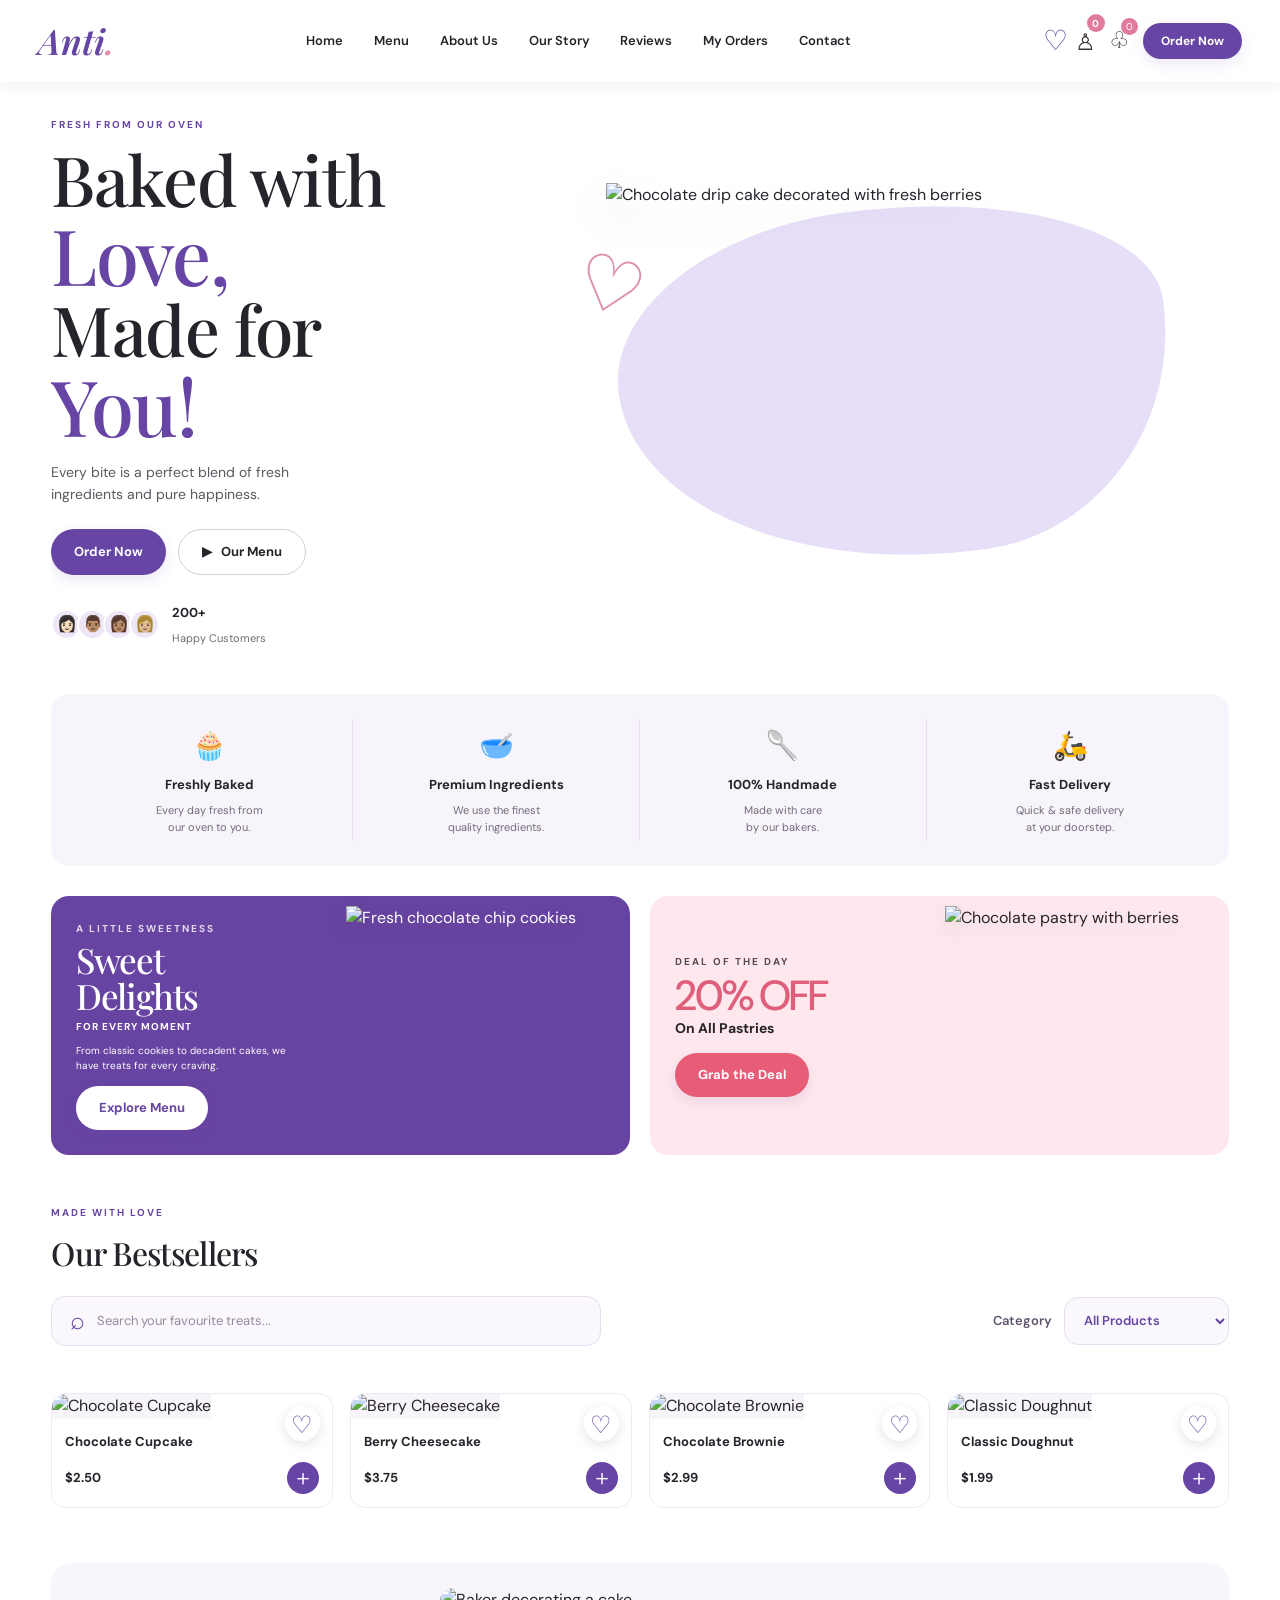
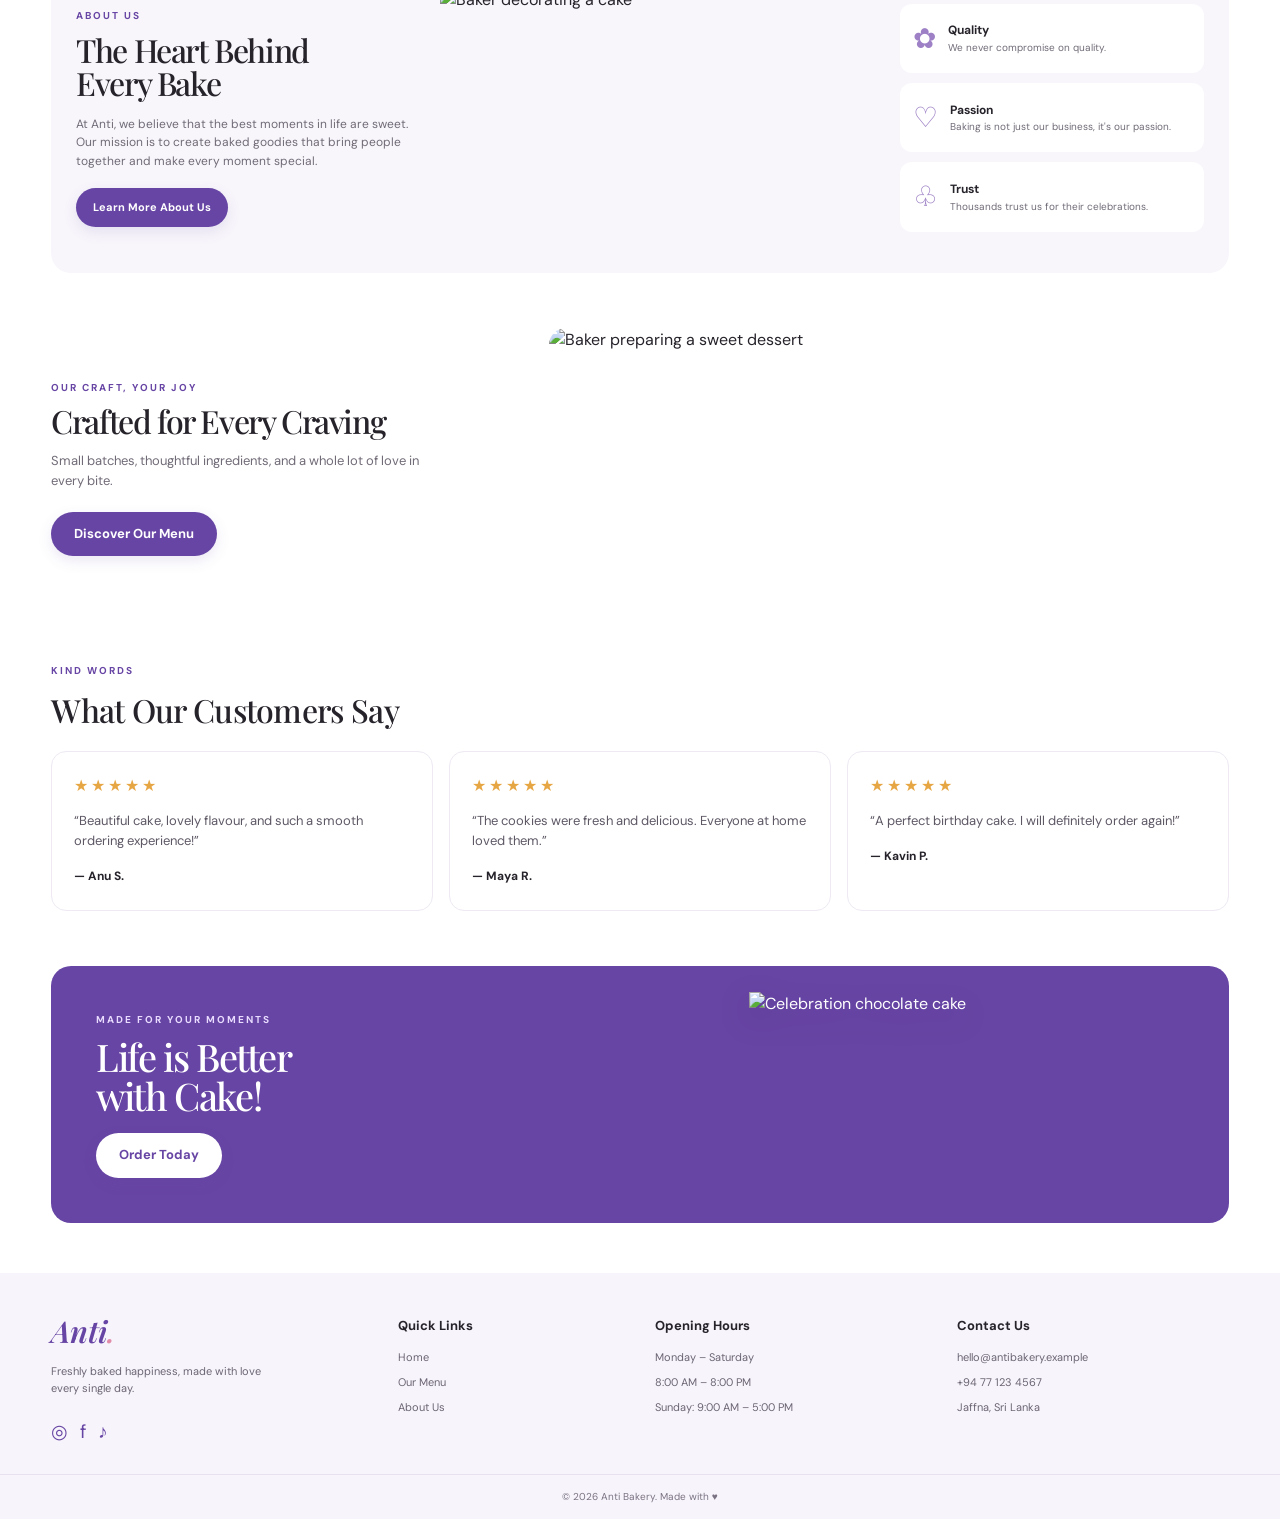
==== commit 8f3f5850: "Add product details popup and customer wishlist" ====
--- a/index.html
+++ b/index.html
@@ -30,13 +30,14 @@
     >☰</button>
 
     <nav class="nav-links" id="navLinks">
-      <a href="#home">Home</a>
-      <a href="#menu">Menu</a>
-      <a href="#about">About Us</a>
-      <a href="#story">Our Story</a>
-      <a href="#reviews">Reviews</a>
-      <a href="#contact">Contact</a>
-    </nav>
+  <a href="#home">Home</a>
+  <a href="#menu">Menu</a>
+  <a href="#about">About Us</a>
+  <a href="#story">Our Story</a>
+  <a href="#reviews">Reviews</a>
+  <a href="my-orders.html">My Orders</a>
+  <a href="#contact">Contact</a>
+</nav>
 
     <div class="header-actions">
       <!-- WISHLIST BUTTON -->
@@ -49,22 +50,19 @@
     >
       ♡
   <span id="wishlistCount">0</span>
-</button>
-      <button
-        class="icon-button"
-        type="button"
-        aria-label="Account"
-        title="Account"
-      >♙</button>
+  <a href="account.html"
+   class="icon-button account-button"
+   aria-label="My Account"
+   title="My Account">
+  ♙
+</a>
 
       <button
         class="icon-button cart-button"
         id="cartButton"
         type="button"
         aria-label="Shopping cart"
-        title="Shopping cart"
-      >
-        ♧<span id="cartCount">0</span>
+        title="Shopping cart">♧<span id="cartCount">0</span>
       </button>
 
       <a class="button button-small" href="#menu">
